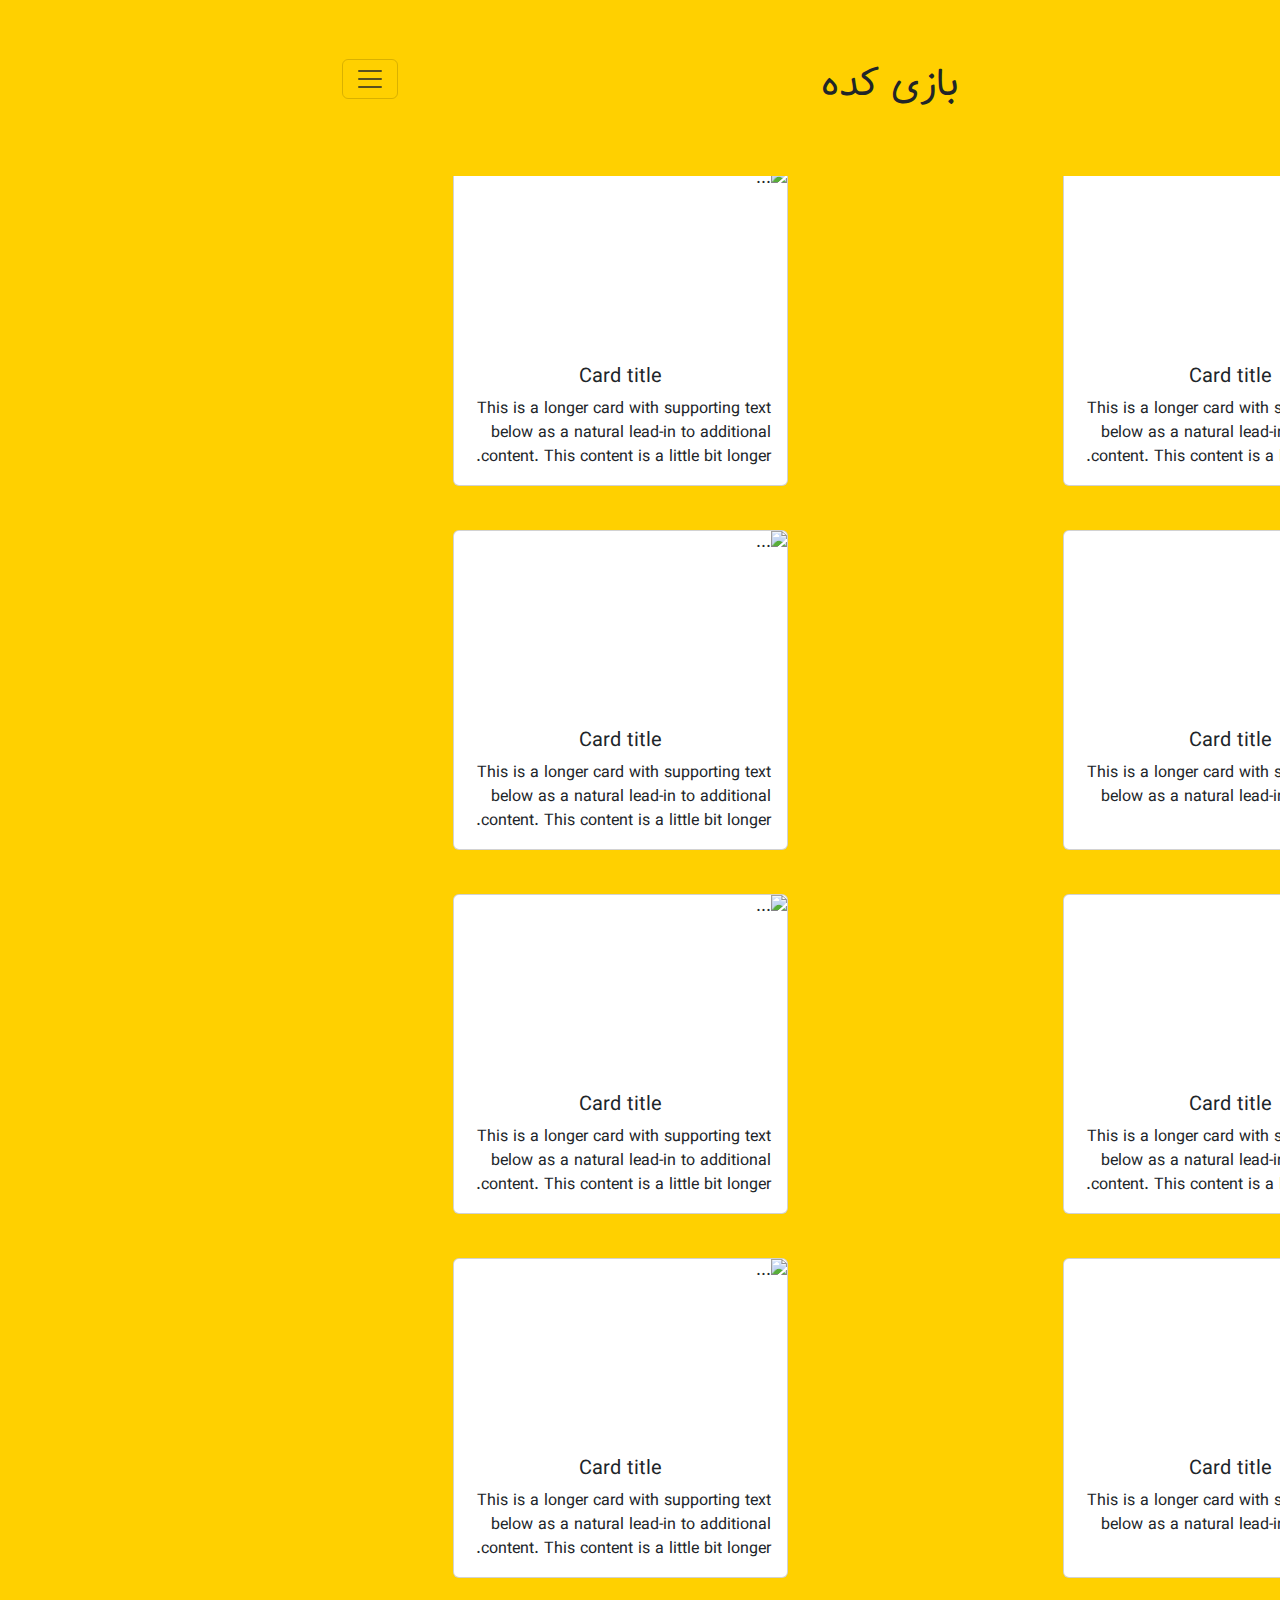
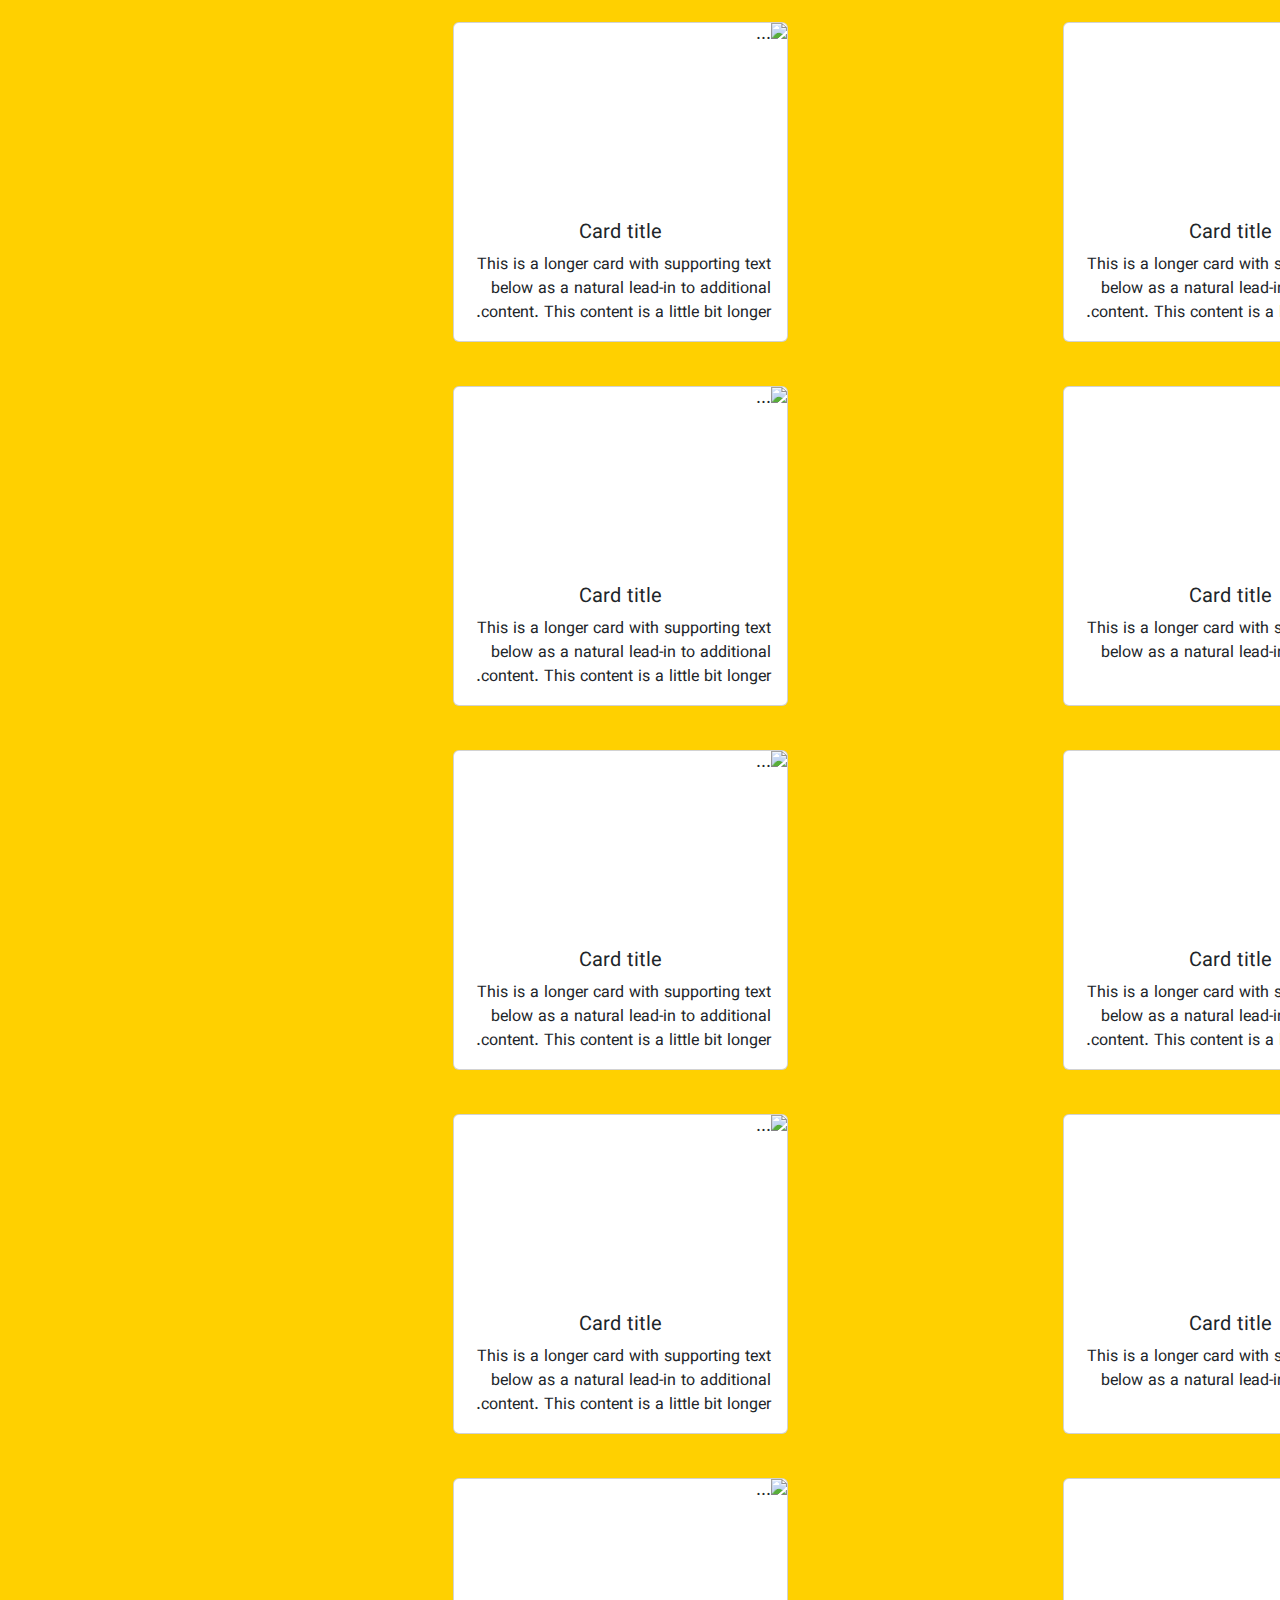
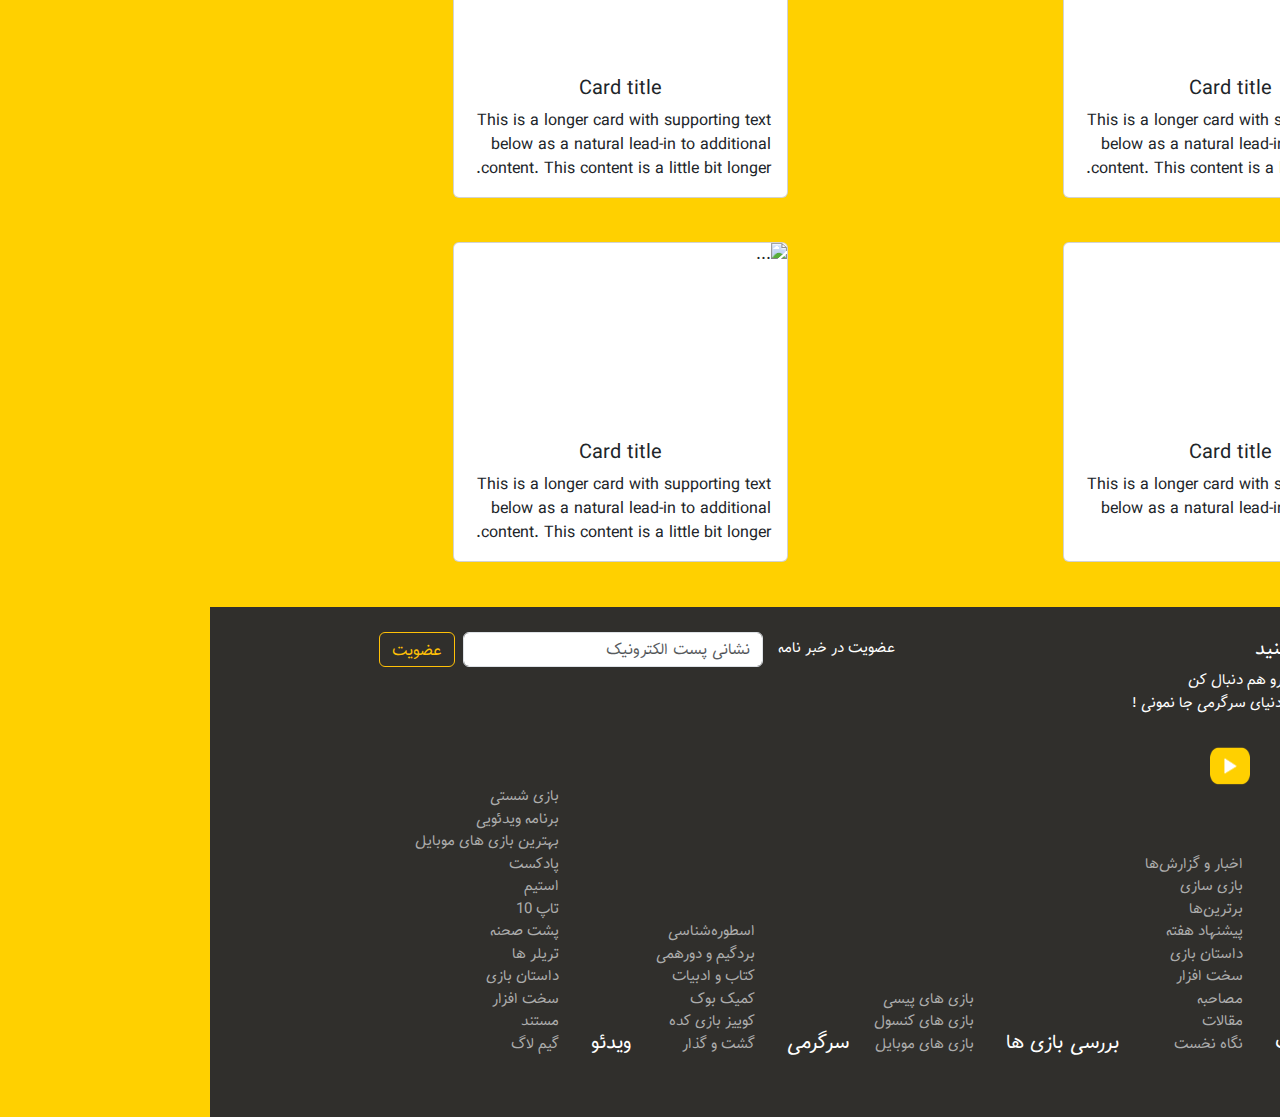
==== menu/poli.html @ e28968f0 "sakht ghesmat poli&raigan" ====
<!DOCTYPE html>
<html>
<head>
    <meta charset='utf-8'>
    <meta http-equiv='X-UA-Compatible' content='IE=edge'>
    <title>بازی کده | پولی</title>
    <meta name='viewport' content='width=device-width, initial-scale=1'>
    <link rel='stylesheet' type='text/css' media='screen' href='../assets/bootstrap.rtl.min.css'>
    <link rel='stylesheet' type='text/css' media='screen' href='../assets/style.css'>
</head>
<body>
    <header>
        <nav class="navbar fixed-top menu " style="direction: rtl;">
            <div class="container-fluid">
                <a class="navbar-brand" href="#"><img src="../img/game-vector.png" class="logo"></a>
                <h1 style="text-align: center;">بازی کده</h1>
                <button class="navbar-toggler" type="button" data-bs-toggle="offcanvas" style="margin-top: -1.5%;"
                    data-bs-target="#offcanvasNavbar" aria-controls="offcanvasNavbar" aria-label="Toggle navigation">
                    <span class="navbar-toggler-icon"></span>
                </button>
                <div class="offcanvas offcanvas-end" tabindex="-1" id="offcanvasNavbar"
                    aria-labelledby="offcanvasNavbarLabel">
                    <div class="offcanvas-header">
                        <h5 class="offcanvas-title" id="offcanvasNavbarLabel">بازی کده</h5>&nbsp; &nbsp; &nbsp; &nbsp;
                        &nbsp; &nbsp; &nbsp; &nbsp; &nbsp; &nbsp; &nbsp; &nbsp; &nbsp;
                        <button type="button" class="btn-close" data-bs-dismiss="offcanvas" aria-label="Close"></button>
                    </div>
                    <div class="offcanvas-body">
                        <ul class="navbar-nav justify-content-end flex-grow-1 pe-3">
                            <li class="nav-item">
                                <a class="nav-link active" aria-current="page" href="../index.html">خانه</a>
                            </li>
                            <li class="nav-item">
                                <a class="nav-link active" aria-current="page" href="#">درباره ما</a>
                            </li>
                            <li class="nav-item dropdown">
                                <a class="nav-link dropdown-toggle" href="#" role="button" data-bs-toggle="dropdown"
                                    aria-expanded="false" style="margin-top: -0.75;">
                                    بازی ها
                                </a>
                                <ul class="dropdown-menu">
                                    <li><a class="a1" href="./poli.html">پولی</a></li>
                                    <li><a class="a1"  href="./raigan.html"> رایگان</a></li>
                                </ul>
                            </li>
                            <a href="./menu/vorood.html" target="_blank"><button type="button" class="btn btn-danger"
                                    style="border-radius: 10px; margin-right: 35%; margin-top: 25px;">ورود/ثبت نام</button></a>
                            <form class="d-flex mt-3" role="search" style=" margin-bottom: 1%;">
                                <input class="form-control me-2" type="search" placeholder="جست و جو"
                                    aria-label="Search">
                                <button class="btn btn-outline-dark" type="submit"
                                    style="margin-right: 1%;">انجام</button>
                            </form>
                        </ul>
                    </div>
                </div>
            </div>
        </nav>
    </header>
    <main style="margin-top: 13%;">
        <div class="row row-cols-1 row-cols-md-2 g-4 posts">
            <div class="col col-3">
              <div class="card">
                <img src="..." class="card-img-top" alt="...">
                <div class="card-body">
                  <h5 class="card-title">Card title</h5>
                  <p class="card-text">This is a longer card with supporting text below as a natural lead-in to additional content. This content is a little bit longer.</p>
                </div>
              </div>
            </div>
            <div class="col col-3">
              <div class="card">
                <img src="..." class="card-img-top" alt="...">
                <div class="card-body">
                  <h5 class="card-title">Card title</h5>
                  <p class="card-text">This is a longer card with supporting text below as a natural lead-in to additional content. This content is a little bit longer.</p>
                </div>
              </div>
            </div>
            <div class="col col-3">
              <div class="card">
                <img src="..." class="card-img-top" alt="...">
                <div class="card-body">
                  <h5 class="card-title">Card title</h5>
                  <p class="card-text">This is a longer card with supporting text below as a natural lead-in to additional content.</p>
                </div>
              </div>
            </div>
            <div class="col col-3">
              <div class="card">
                <img src="..." class="card-img-top" alt="...">
                <div class="card-body">
                  <h5 class="card-title">Card title</h5>
                  <p class="card-text">This is a longer card with supporting text below as a natural lead-in to additional content. This content is a little bit longer.</p>
                </div>
              </div>
            </div>
            <div class="col col-3">
                <div class="card">
                  <img src="..." class="card-img-top" alt="...">
                  <div class="card-body">
                    <h5 class="card-title">Card title</h5>
                    <p class="card-text">This is a longer card with supporting text below as a natural lead-in to additional content. This content is a little bit longer.</p>
                  </div>
                </div>
              </div>
              <div class="col col-3">
                <div class="card">
                  <img src="..." class="card-img-top" alt="...">
                  <div class="card-body">
                    <h5 class="card-title">Card title</h5>
                    <p class="card-text">This is a longer card with supporting text below as a natural lead-in to additional content. This content is a little bit longer.</p>
                  </div>
                </div>
              </div>
              <div class="col col-3">
                <div class="card">
                  <img src="..." class="card-img-top" alt="...">
                  <div class="card-body">
                    <h5 class="card-title">Card title</h5>
                    <p class="card-text">This is a longer card with supporting text below as a natural lead-in to additional content.</p>
                  </div>
                </div>
              </div>
              <div class="col col-3">
                <div class="card">
                  <img src="..." class="card-img-top" alt="...">
                  <div class="card-body">
                    <h5 class="card-title">Card title</h5>
                    <p class="card-text">This is a longer card with supporting text below as a natural lead-in to additional content. This content is a little bit longer.</p>
                  </div>
                </div>
              </div>
              <div class="col col-3">
                <div class="card">
                  <img src="..." class="card-img-top" alt="...">
                  <div class="card-body">
                    <h5 class="card-title">Card title</h5>
                    <p class="card-text">This is a longer card with supporting text below as a natural lead-in to additional content. This content is a little bit longer.</p>
                  </div>
                </div>
              </div>
              <div class="col col-3">
                <div class="card">
                  <img src="..." class="card-img-top" alt="...">
                  <div class="card-body">
                    <h5 class="card-title">Card title</h5>
                    <p class="card-text">This is a longer card with supporting text below as a natural lead-in to additional content. This content is a little bit longer.</p>
                  </div>
                </div>
              </div>
              <div class="col col-3">
                <div class="card">
                  <img src="..." class="card-img-top" alt="...">
                  <div class="card-body">
                    <h5 class="card-title">Card title</h5>
                    <p class="card-text">This is a longer card with supporting text below as a natural lead-in to additional content.</p>
                  </div>
                </div>
              </div>
              <div class="col col-3">
                <div class="card">
                  <img src="..." class="card-img-top" alt="...">
                  <div class="card-body">
                    <h5 class="card-title">Card title</h5>
                    <p class="card-text">This is a longer card with supporting text below as a natural lead-in to additional content. This content is a little bit longer.</p>
                  </div>
                </div>
              </div>
              <div class="col col-3">
                <div class="card">
                  <img src="..." class="card-img-top" alt="...">
                  <div class="card-body">
                    <h5 class="card-title">Card title</h5>
                    <p class="card-text">This is a longer card with supporting text below as a natural lead-in to additional content. This content is a little bit longer.</p>
                  </div>
                </div>
              </div>
              <div class="col col-3">
                <div class="card">
                  <img src="..." class="card-img-top" alt="...">
                  <div class="card-body">
                    <h5 class="card-title">Card title</h5>
                    <p class="card-text">This is a longer card with supporting text below as a natural lead-in to additional content. This content is a little bit longer.</p>
                  </div>
                </div>
              </div>
              <div class="col col-3">
                <div class="card">
                  <img src="..." class="card-img-top" alt="...">
                  <div class="card-body">
                    <h5 class="card-title">Card title</h5>
                    <p class="card-text">This is a longer card with supporting text below as a natural lead-in to additional content.</p>
                  </div>
                </div>
              </div>
              <div class="col col-3">
                <div class="card">
                  <img src="..." class="card-img-top" alt="...">
                  <div class="card-body">
                    <h5 class="card-title">Card title</h5>
                    <p class="card-text">This is a longer card with supporting text below as a natural lead-in to additional content. This content is a little bit longer.</p>
                  </div>
                </div>
              </div>
              <div class="col col-3">
                <div class="card">
                  <img src="..." class="card-img-top" alt="...">
                  <div class="card-body">
                    <h5 class="card-title">Card title</h5>
                    <p class="card-text">This is a longer card with supporting text below as a natural lead-in to additional content. This content is a little bit longer.</p>
                  </div>
                </div>
              </div>
              <div class="col col-3">
                <div class="card">
                  <img src="..." class="card-img-top" alt="...">
                  <div class="card-body">
                    <h5 class="card-title">Card title</h5>
                    <p class="card-text">This is a longer card with supporting text below as a natural lead-in to additional content. This content is a little bit longer.</p>
                  </div>
                </div>
              </div>
              <div class="col col-3">
                <div class="card">
                  <img src="..." class="card-img-top" alt="...">
                  <div class="card-body">
                    <h5 class="card-title">Card title</h5>
                    <p class="card-text">This is a longer card with supporting text below as a natural lead-in to additional content.</p>
                  </div>
                </div>
              </div>
              <div class="col col-3">
                <div class="card">
                  <img src="..." class="card-img-top" alt="...">
                  <div class="card-body">
                    <h5 class="card-title">Card title</h5>
                    <p class="card-text">This is a longer card with supporting text below as a natural lead-in to additional content. This content is a little bit longer.</p>
                  </div>
                </div>
              </div>
          </div>
    </main>
    <footer>
        <div class="row">
            <div class=" col col-6 ejtemaei">
                <h4>بازی کده را شبکه های اجتماعی دنبال کنید</h4>
                <p> علاوه بر سایت، شبکه‌های اجتماعی و یوتوب بازی کده رو هم دنبال کن <br> تا از جدیدترین و به‌روزترین اخبار، تحلیل‌ها و اتفاقات دنیای سرگرمی جا نمونی !</p>
            </div>
            <form class="d-flex col col" role="search" style="height: 35px; margin-top: 25px;">
                <label for="search" class="label"> عضویت در خبر نامه</label>
                <input class="form-control me-2" type="search" placeholder="نشانی پست الکترونیک" aria-label="Search" id="search">
                <button class="btn btn-outline-warning" type="submit">عضویت</button>
            </form>
        </div>
        <div class="row f-majazi">
            <a href="#"><img src="../img/instagram.png" class="majazi"></a>
            <a href="#"><img src="../img/telegram-logo.png" class="majazi"></a>
            <a href="#"><img src="../img/youtube.png" class="majazi"></a>
        </div>
        <div class="table">
            <h5 class="title-1">آموزش</h5>
            <ul>
               <li>آموزش بازی</li>
               <li>راهنمای خرید</li>
               <li>راهنمای والدین</li> 
            </ul>
            <h5 class="title-1">اخبار و مقالات</h5>
            <ul>
                <li>اخبار و گزارش‌ها</li>
                <li>بازی سازی</li>
                <li>برترین‌ها</li>
                <li>پیشنهاد هفته</li>
                <li> داستان بازی</li>
                <li>سخت افزار</li>
                <li>مصاحبه</li>
                <li>مقالات</li>
                <li>نگاه نخست</li>
            </ul>
            <h5 class="title-1">بررسی بازی ها</h5>
            <ul>
                <li> بازی های پیسی</li>
                <li> بازی های کنسول</li>
                <li> بازی های موبایل</li>
            </ul>
            <h5 class="title-1">سرگرمی</h5>
            <ul>
                <li>اسطوره‌شناسی</li>
                <li>بردگیم و دورهمی</li>
                <li>کتاب و ادبیات</li>
                <li>کمیک بوک</li>
                <li>کوییز بازی کده</li>
                <li>گشت و گذار</li>
            </ul>
            <h5 class="title-1">ویدئو</h5>
            <ul>
                <li>بازی شستی</li>
                <li>برنامه ویدئویی</li>
                <li>بهترین بازی های موبایل</li>
                <li>پادکست</li>
                <li>استیم</li>
                <li>تاپ 10</li>
                <li>پشت صحنه</li>
                <li>تریلر ها</li>
                <li>داستان بازی</li>
                <li>سخت افزار </li>
                <li>مستند</li>
                <li>گیم لاگ</li>
            </ul>
        </div>
    </footer>
    <script src='../assets/bootstrap.bundle.min.js'></script>
</body>
</html>
---- assets/style.css ----
@font-face {
    font-family: shabnam;
    font-style: normal;
    font-weight: bold;
    src: url('../fonts/tanha-font-v0.9/Tanha.eot');
    src: url('../fonts/tanha-font-v0.9/Tanha.ttf') format('embedded-opentype'),
        /* IE6-8 */
        url('../fonts/tanha-font-v0.9/Tanha.woff') format('woff'),
        /* FF3.6+, IE9, Chrome6+, Saf5.1+*/
        url('../fonts/tanha-font-v0.9/Tanha.woff2') format('truetype');
}

body {
    background-color: #ffd000;
    overflow-x: hidden;
    font-family: shabnam;
    direction: rtl;
}

.logo {
    width: 200px;
    height: 150px;
    margin-right: 2%;
}

.menu {
    background-color: #ffd000;
}

.menu ul  li{
    width: 100%;
}

.offcanvas {
    font-size: 20px;
    background-color: #ffd000;
}

.dropdown-menu {
    transition: ease-in-out 0.5s;
    background-color: #ffd000;
    width: 100%;
}

.dropdown-menu li{
    width: 100px;
    height: 30px;
}

.dropdown-menu a {
    text-decoration: none;
    color: #000;
    margin-right: 15px;
    margin-top: 10px;
}

.a1{
    width: 100%;
    height: 50px;
}

.dropdown-menu a:hover {
    transition: cubic-bezier(0.95, 0.05, 0.795, 0.035) 0.3s;
    background-color: #d1af14;
}

.posts{
    margin-right: 120px;
}

.row{
    text-align: start;
    width: 100%;
}
.col-3{
    margin-left: -110px;
    margin-bottom: 20px;
    margin-right: 80px;
}

.card{
    width: 335px;
    height: 320px;
}

.card img{
    width: 335px;
    height: 200px;
}

.card a {
    text-decoration: none;
    color: #000;
}

.card-body h5 {
    text-align: center;
}

.card-body:hover{
    transition:cubic-bezier(1, 0, 0, 1) 0.3s;
    background-color: #eeeeee;
}

footer {
    margin-top: 25px;
    width: 1400px;
    height: 510px;
    background-color: #302f2c;
    color: #fff;
    font-family: shabnam;
}

.ejtemaei h4 {
    padding-top: 30px;
    padding-right: 25px;
    font-size: 20px;
    font-weight: 900;
    text-decoration: underline #302f2c;
    -webkit-user-select: none;
    user-select:contain;
}

.ejtemaei h4:hover {
    text-decoration: underline #ffd000;
    transition: cubic-bezier(0.95, 0.05, 0.795, 0.035) 0.3s;
}

.ejtemaei p {
    padding-right: 15px;
    font-size: 15px;
    font-weight: 400;
    width: 500px;
    text-align: justify;
}

.me-2 {
    width: 300px;
}

.label {
    margin-right: 15px;
    margin-left: 15px;
    margin-top: 5px;
    font-weight: 800;
    font-size: 15px;
    text-decoration: underline #302f2c;
    font-family: shabnam;
}

.label:hover {
    text-decoration: underline #ffd000;
    transition: cubic-bezier(0.95, 0.05, 0.795, 0.035) 0.3s;
}

.majazi {
    width: 40px;
    height: 40px;
    margin: 0px;
    padding: 0px;
}

.f-majazi {
    margin-top: 15px;
    margin-right: 210px;
    display: inline-block;
}

.table h5 {
    margin-right: 20px;
    display: inline-block;
    text-decoration: underline #302f2c;
    font-weight: bold;
    -webkit-user-select: none;
    user-select: contain;
}

.table h5:hover {
    text-decoration: underline #ffd000;
    transition: cubic-bezier(0.95, 0.05, 0.795, 0.035) 0.3s;
}

.table ul {
    display: inline-block;
    margin-right: 25px;
}

.table ul li {
    display: block;
    font-size: 15px;
    font-weight: 400;
    color: #adadad;
    margin-right: -30px;
    -webkit-user-select: none;
    user-select: contain;
}

.table ul li:hover {
    transition: ease-in-out 0.3s;
    color: #fff;
}
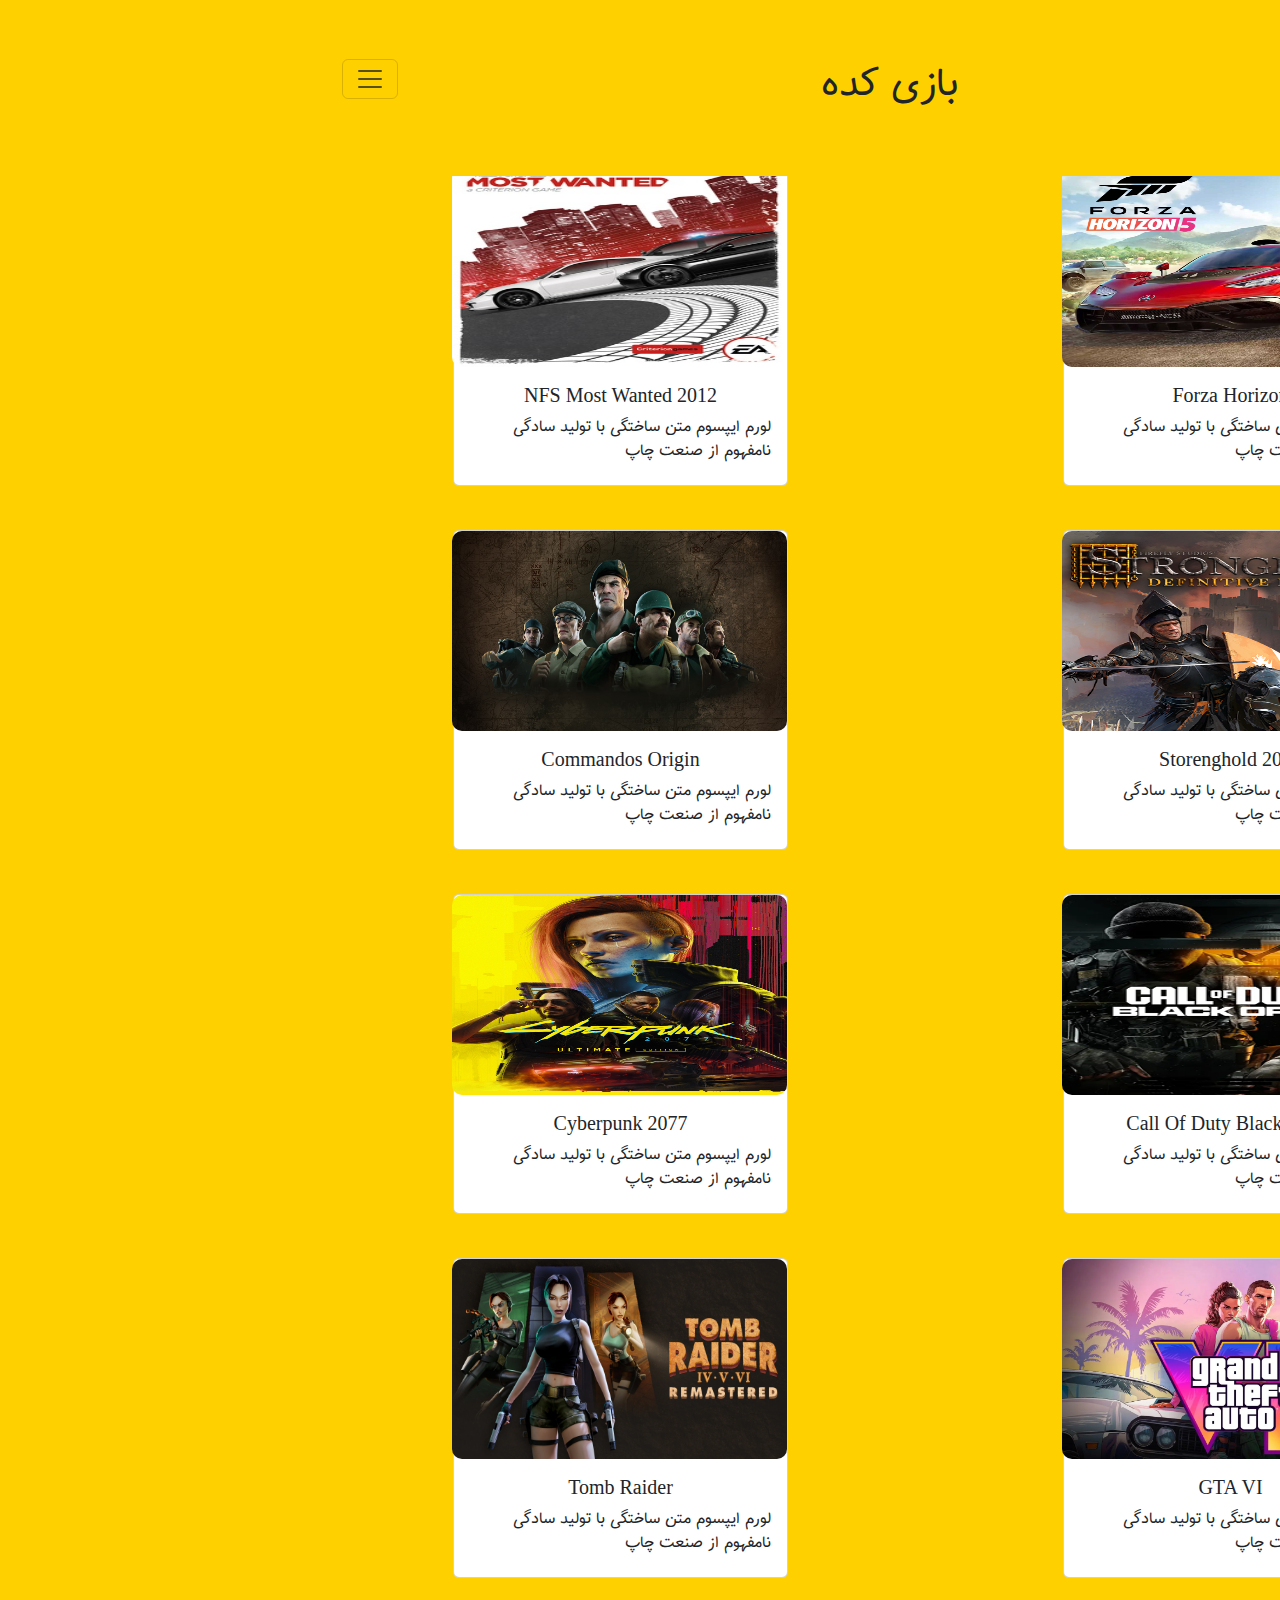
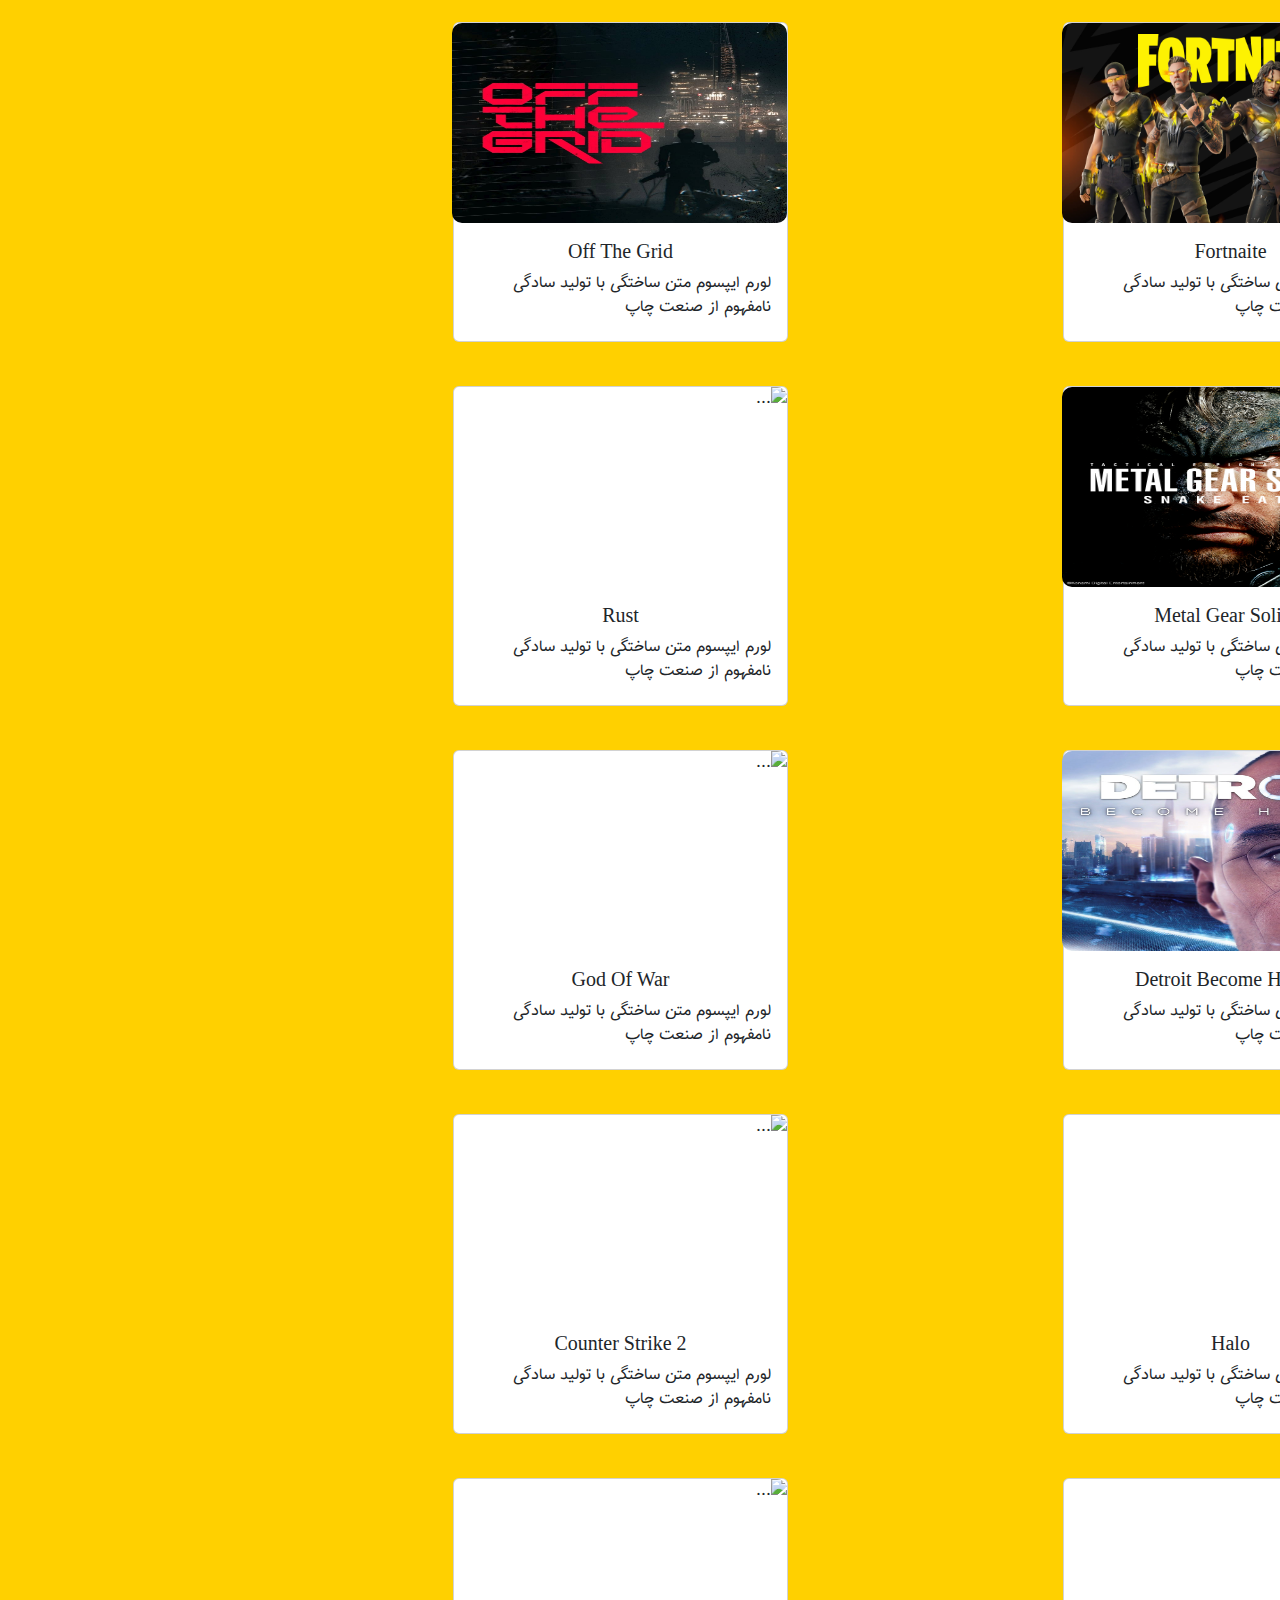
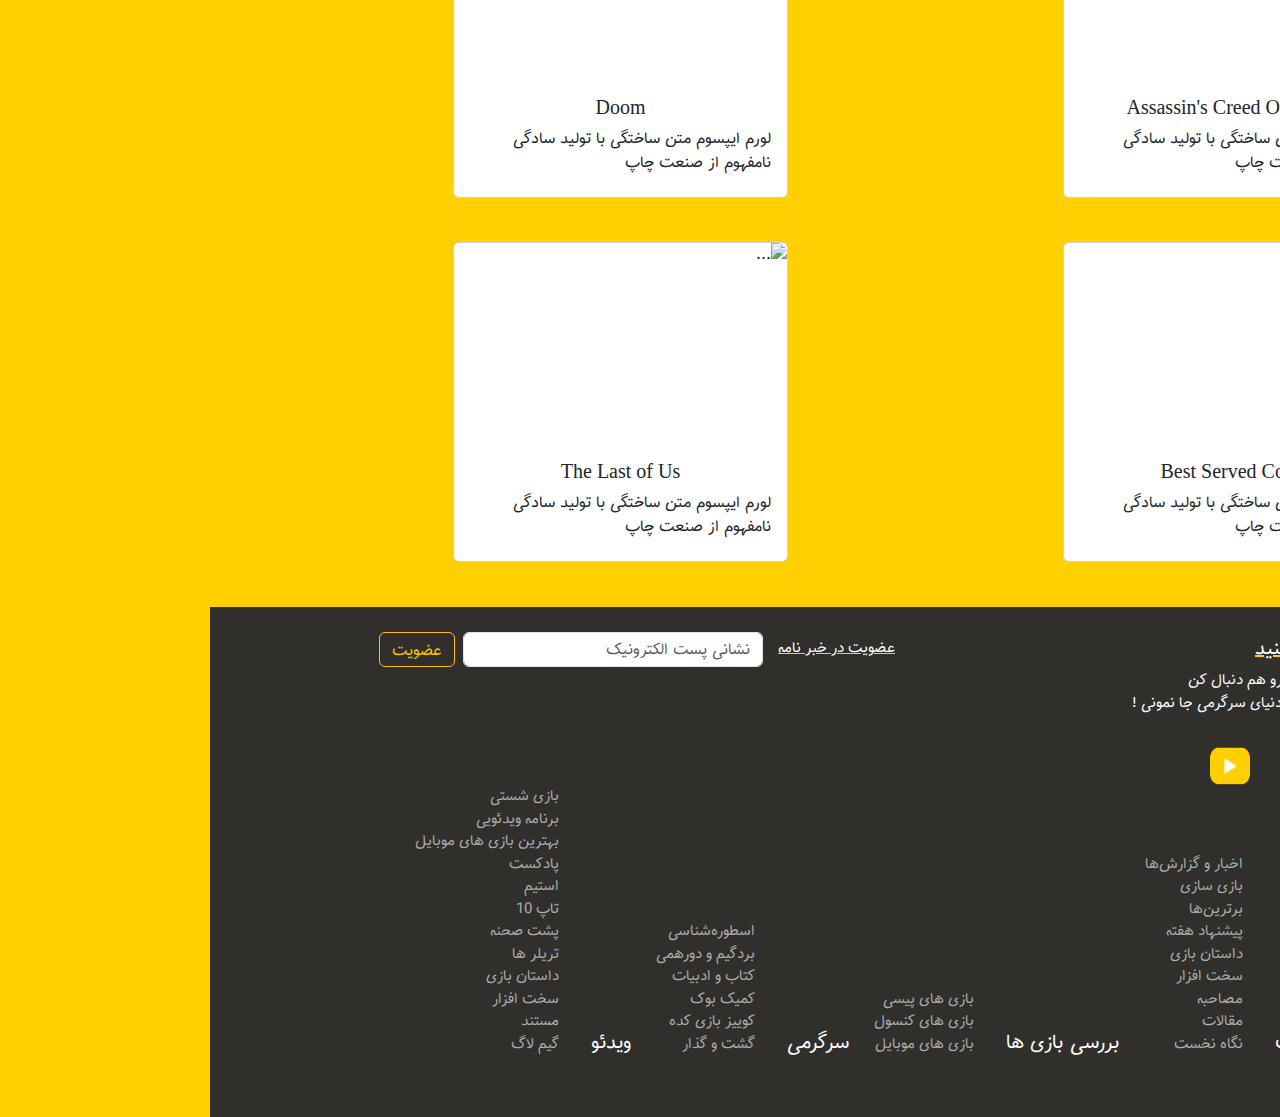
==== commit 9afa0ee5: "edit footer&sakht ghemat poli" ====
--- a/menu/poli.html
+++ b/menu/poli.html
@@ -61,181 +61,181 @@
         <div class="row row-cols-1 row-cols-md-2 g-4 posts">
             <div class="col col-3">
               <div class="card">
-                <img src="..." class="card-img-top" alt="...">
+                <img src="../img/forza.png" class="card-img-top" alt="...">
                 <div class="card-body">
-                  <h5 class="card-title">Card title</h5>
-                  <p class="card-text">This is a longer card with supporting text below as a natural lead-in to additional content. This content is a little bit longer.</p>
+                  <h5 class="card-title">Forza Horizon</h5>
+                  <p class="card-text">لورم ایپسوم متن ساختگی با تولید سادگی نامفهوم از صنعت چاپ</p>
                 </div>
               </div>
             </div>
             <div class="col col-3">
               <div class="card">
-                <img src="..." class="card-img-top" alt="...">
+                <img src="../img/Nfs-most-wanted-2012.jpg" class="card-img-top" alt="...">
                 <div class="card-body">
-                  <h5 class="card-title">Card title</h5>
-                  <p class="card-text">This is a longer card with supporting text below as a natural lead-in to additional content. This content is a little bit longer.</p>
+                  <h5 class="card-title">NFS Most Wanted 2012</h5>
+                  <p class="card-text">لورم ایپسوم متن ساختگی با تولید سادگی نامفهوم از صنعت چاپ</p>
                 </div>
               </div>
             </div>
             <div class="col col-3">
               <div class="card">
-                <img src="..." class="card-img-top" alt="...">
+                <img src="../img/shde.png" class="card-img-top" alt="...">
                 <div class="card-body">
-                  <h5 class="card-title">Card title</h5>
-                  <p class="card-text">This is a longer card with supporting text below as a natural lead-in to additional content.</p>
+                  <h5 class="card-title">Storenghold 2024</h5>
+                  <p class="card-text">لورم ایپسوم متن ساختگی با تولید سادگی نامفهوم از صنعت چاپ</p>
                 </div>
               </div>
             </div>
             <div class="col col-3">
               <div class="card">
-                <img src="..." class="card-img-top" alt="...">
+                <img src="../img/Commandos Origin.jfif" class="card-img-top" alt="...">
                 <div class="card-body">
-                  <h5 class="card-title">Card title</h5>
-                  <p class="card-text">This is a longer card with supporting text below as a natural lead-in to additional content. This content is a little bit longer.</p>
-                </div>
-              </div>
-            </div>
-            <div class="col col-3">
-                <div class="card">
-                  <img src="..." class="card-img-top" alt="...">
-                  <div class="card-body">
-                    <h5 class="card-title">Card title</h5>
-                    <p class="card-text">This is a longer card with supporting text below as a natural lead-in to additional content. This content is a little bit longer.</p>
-                  </div>
-                </div>
-              </div>
-              <div class="col col-3">
-                <div class="card">
-                  <img src="..." class="card-img-top" alt="...">
-                  <div class="card-body">
-                    <h5 class="card-title">Card title</h5>
-                    <p class="card-text">This is a longer card with supporting text below as a natural lead-in to additional content. This content is a little bit longer.</p>
-                  </div>
-                </div>
-              </div>
-              <div class="col col-3">
-                <div class="card">
-                  <img src="..." class="card-img-top" alt="...">
-                  <div class="card-body">
-                    <h5 class="card-title">Card title</h5>
-                    <p class="card-text">This is a longer card with supporting text below as a natural lead-in to additional content.</p>
-                  </div>
-                </div>
-              </div>
-              <div class="col col-3">
-                <div class="card">
-                  <img src="..." class="card-img-top" alt="...">
-                  <div class="card-body">
-                    <h5 class="card-title">Card title</h5>
-                    <p class="card-text">This is a longer card with supporting text below as a natural lead-in to additional content. This content is a little bit longer.</p>
-                  </div>
-                </div>
-              </div>
-              <div class="col col-3">
-                <div class="card">
-                  <img src="..." class="card-img-top" alt="...">
-                  <div class="card-body">
-                    <h5 class="card-title">Card title</h5>
-                    <p class="card-text">This is a longer card with supporting text below as a natural lead-in to additional content. This content is a little bit longer.</p>
-                  </div>
-                </div>
-              </div>
-              <div class="col col-3">
-                <div class="card">
-                  <img src="..." class="card-img-top" alt="...">
-                  <div class="card-body">
-                    <h5 class="card-title">Card title</h5>
-                    <p class="card-text">This is a longer card with supporting text below as a natural lead-in to additional content. This content is a little bit longer.</p>
-                  </div>
-                </div>
-              </div>
-              <div class="col col-3">
-                <div class="card">
-                  <img src="..." class="card-img-top" alt="...">
-                  <div class="card-body">
-                    <h5 class="card-title">Card title</h5>
-                    <p class="card-text">This is a longer card with supporting text below as a natural lead-in to additional content.</p>
-                  </div>
-                </div>
-              </div>
-              <div class="col col-3">
-                <div class="card">
-                  <img src="..." class="card-img-top" alt="...">
-                  <div class="card-body">
-                    <h5 class="card-title">Card title</h5>
-                    <p class="card-text">This is a longer card with supporting text below as a natural lead-in to additional content. This content is a little bit longer.</p>
-                  </div>
-                </div>
-              </div>
-              <div class="col col-3">
-                <div class="card">
-                  <img src="..." class="card-img-top" alt="...">
-                  <div class="card-body">
-                    <h5 class="card-title">Card title</h5>
-                    <p class="card-text">This is a longer card with supporting text below as a natural lead-in to additional content. This content is a little bit longer.</p>
-                  </div>
-                </div>
-              </div>
-              <div class="col col-3">
-                <div class="card">
-                  <img src="..." class="card-img-top" alt="...">
-                  <div class="card-body">
-                    <h5 class="card-title">Card title</h5>
-                    <p class="card-text">This is a longer card with supporting text below as a natural lead-in to additional content. This content is a little bit longer.</p>
-                  </div>
-                </div>
-              </div>
-              <div class="col col-3">
-                <div class="card">
-                  <img src="..." class="card-img-top" alt="...">
-                  <div class="card-body">
-                    <h5 class="card-title">Card title</h5>
-                    <p class="card-text">This is a longer card with supporting text below as a natural lead-in to additional content.</p>
-                  </div>
-                </div>
-              </div>
-              <div class="col col-3">
-                <div class="card">
-                  <img src="..." class="card-img-top" alt="...">
-                  <div class="card-body">
-                    <h5 class="card-title">Card title</h5>
-                    <p class="card-text">This is a longer card with supporting text below as a natural lead-in to additional content. This content is a little bit longer.</p>
-                  </div>
-                </div>
-              </div>
-              <div class="col col-3">
-                <div class="card">
-                  <img src="..." class="card-img-top" alt="...">
-                  <div class="card-body">
-                    <h5 class="card-title">Card title</h5>
-                    <p class="card-text">This is a longer card with supporting text below as a natural lead-in to additional content. This content is a little bit longer.</p>
-                  </div>
-                </div>
-              </div>
-              <div class="col col-3">
-                <div class="card">
-                  <img src="..." class="card-img-top" alt="...">
-                  <div class="card-body">
-                    <h5 class="card-title">Card title</h5>
-                    <p class="card-text">This is a longer card with supporting text below as a natural lead-in to additional content. This content is a little bit longer.</p>
-                  </div>
-                </div>
-              </div>
-              <div class="col col-3">
-                <div class="card">
-                  <img src="..." class="card-img-top" alt="...">
-                  <div class="card-body">
-                    <h5 class="card-title">Card title</h5>
-                    <p class="card-text">This is a longer card with supporting text below as a natural lead-in to additional content.</p>
-                  </div>
-                </div>
-              </div>
-              <div class="col col-3">
-                <div class="card">
-                  <img src="..." class="card-img-top" alt="...">
-                  <div class="card-body">
-                    <h5 class="card-title">Card title</h5>
-                    <p class="card-text">This is a longer card with supporting text below as a natural lead-in to additional content. This content is a little bit longer.</p>
+                  <h5 class="card-title">Commandos Origin</h5>
+                  <p class="card-text">لورم ایپسوم متن ساختگی با تولید سادگی نامفهوم از صنعت چاپ</p>
+                </div>
+              </div>
+            </div>
+            <div class="col col-3">
+                <div class="card">
+                  <img src="../img/Call_of_Duty_Black_Ops_6.png" class="card-img-top" alt="...">
+                  <div class="card-body">
+                    <h5 class="card-title">Call Of Duty Black Ops 6</h5>
+                    <p class="card-text">لورم ایپسوم متن ساختگی با تولید سادگی نامفهوم از صنعت چاپ</p>
+                  </div>
+                </div>
+              </div>
+              <div class="col col-3">
+                <div class="card">
+                  <img src="../img/Cyberpunk 2077.jfif" class="card-img-top" alt="...">
+                  <div class="card-body">
+                    <h5 class="card-title">Cyberpunk 2077</h5>
+                    <p class="card-text">لورم ایپسوم متن ساختگی با تولید سادگی نامفهوم از صنعت چاپ</p>
+                  </div>
+                </div>
+              </div>
+              <div class="col col-3">
+                <div class="card">
+                  <img src="../img/gta-6.jpg" class="card-img-top" alt="...">
+                  <div class="card-body">
+                    <h5 class="card-title">GTA VI</h5>
+                    <p class="card-text">لورم ایپسوم متن ساختگی با تولید سادگی نامفهوم از صنعت چاپ</p>
+                  </div>
+                </div>
+              </div>
+              <div class="col col-3">
+                <div class="card">
+                  <img src="../img/Tomb Raider.webp" class="card-img-top" alt="...">
+                  <div class="card-body">
+                    <h5 class="card-title">Tomb Raider</h5>
+                    <p class="card-text">لورم ایپسوم متن ساختگی با تولید سادگی نامفهوم از صنعت چاپ</p>
+                  </div>
+                </div>
+              </div>
+              <div class="col col-3">
+                <div class="card">
+                  <img src="../img/fortnite.jpg" class="card-img-top" alt="...">
+                  <div class="card-body">
+                    <h5 class="card-title">Fortnaite</h5>
+                    <p class="card-text">لورم ایپسوم متن ساختگی با تولید سادگی نامفهوم از صنعت چاپ</p>
+                  </div>
+                </div>
+              </div>
+              <div class="col col-3">
+                <div class="card">
+                  <img src="../img/off-the-grid.jpg" class="card-img-top" alt="...">
+                  <div class="card-body">
+                    <h5 class="card-title">Off The Grid</h5>
+                    <p class="card-text">لورم ایپسوم متن ساختگی با تولید سادگی نامفهوم از صنعت چاپ</p>
+                  </div>
+                </div>
+              </div>
+              <div class="col col-3">
+                <div class="card">
+                  <img src="../img/Metal Gear Solid 3.jpg" class="card-img-top" alt="...">
+                  <div class="card-body">
+                    <h5 class="card-title">Metal Gear Solid 3</h5>
+                    <p class="card-text">لورم ایپسوم متن ساختگی با تولید سادگی نامفهوم از صنعت چاپ</p>
+                  </div>
+                </div>
+              </div>
+              <div class="col col-3">
+                <div class="card">
+                  <img src="https://vexera.ir/wp-content/uploads/2023/12/Rust.png" class="card-img-top" alt="...">
+                  <div class="card-body">
+                    <h5 class="card-title">Rust</h5>
+                    <p class="card-text">لورم ایپسوم متن ساختگی با تولید سادگی نامفهوم از صنعت چاپ </p>
+                  </div>
+                </div>
+              </div>
+              <div class="col col-3">
+                <div class="card">
+                  <img src="../img/detroit-become-human.jpg" class="card-img-top" alt="...">
+                  <div class="card-body">
+                    <h5 class="card-title">Detroit Become Human</h5>
+                    <p class="card-text">لورم ایپسوم متن ساختگی با تولید سادگی نامفهوم از صنعت چاپ</p>
+                  </div>
+                </div>
+              </div>
+              <div class="col col-3">
+                <div class="card">
+                  <img src="https://image.api.playstation.com/vulcan/ap/rnd/202207/1210/4xJ8XB3bi888QTLZYdl7Oi0s.png" class="card-img-top" alt="...">
+                  <div class="card-body">
+                    <h5 class="card-title">God Of War</h5>
+                    <p class="card-text">لورم ایپسوم متن ساختگی با تولید سادگی نامفهوم از صنعت چاپ</p>
+                  </div>
+                </div>
+              </div>
+              <div class="col col-3">
+                <div class="card">
+                  <img src="https://m.media-amazon.com/images/S/pv-target-images/d95efcaa9c3287e40c180d6aa22a1c84ac986f9a05069693d506a400ead50816.jpg" class="card-img-top" alt="...">
+                  <div class="card-body">
+                    <h5 class="card-title">Halo</h5>
+                    <p class="card-text">لورم ایپسوم متن ساختگی با تولید سادگی نامفهوم از صنعت چاپ</p>
+                  </div>
+                </div>
+              </div>
+              <div class="col col-3">
+                <div class="card">
+                  <img src="https://cdn.akamai.steamstatic.com/apps/csgo/images/csgo_react/social/cs2.jpg" class="card-img-top" alt="...">
+                  <div class="card-body">
+                    <h5 class="card-title">Counter Strike 2</h5>
+                    <p class="card-text">لورم ایپسوم متن ساختگی با تولید سادگی نامفهوم از صنعت چاپ</p>
+                  </div>
+                </div>
+              </div>
+              <div class="col col-3">
+                <div class="card">
+                  <img src="https://image.api.playstation.com/cdn/EP0001/CUSA12042_00/S007xDyGWOwvTiMvJZKSCxG7OacpAIgM.png" class="card-img-top" alt="...">
+                  <div class="card-body">
+                    <h5 class="card-title">Assassin's Creed Odyssey</h5>
+                    <p class="card-text">لورم ایپسوم متن ساختگی با تولید سادگی نامفهوم از صنعت چاپ</p>
+                  </div>
+                </div>
+              </div>
+              <div class="col col-3">
+                <div class="card">
+                  <img src="https://image.api.playstation.com/vulcan/ap/rnd/202009/2814/9J6nuH0EFjDlWOceK8RucMKD.png" class="card-img-top" alt="...">
+                  <div class="card-body">
+                    <h5 class="card-title">Doom</h5>
+                    <p class="card-text">لورم ایپسوم متن ساختگی با تولید سادگی نامفهوم از صنعت چاپ</p>
+                  </div>
+                </div>
+              </div>
+              <div class="col col-3">
+                <div class="card">
+                  <img src="https://s12331.pcdn.co/wp-content/uploads/2009/08/best-served-cold.jpg" class="card-img-top" alt="...">
+                  <div class="card-body">
+                    <h5 class="card-title">Best Served Cold</h5>
+                    <p class="card-text">لورم ایپسوم متن ساختگی با تولید سادگی نامفهوم از صنعت چاپ</p>
+                  </div>
+                </div>
+              </div>
+              <div class="col col-3">
+                <div class="card">
+                  <img src="https://upload.wikimedia.org/wikipedia/en/8/86/The_Last_of_Us_Part_I_cover.jpg" class="card-img-top" alt="...">
+                  <div class="card-body">
+                    <h5 class="card-title">The Last of Us</h5>
+                    <p class="card-text">لورم ایپسوم متن ساختگی با تولید سادگی نامفهوم از صنعت چاپ</p>
                   </div>
                 </div>
               </div>
--- a/assets/style.css
+++ b/assets/style.css
@@ -86,6 +86,7 @@
 .card img{
     width: 335px;
     height: 200px;
+    border-radius: 10px;
 }
 
 .card a {
@@ -95,6 +96,8 @@
 
 .card-body h5 {
     text-align: center;
+    font-family:'Segoe UI';
+    font-weight: 500;
 }
 
 .card-body:hover{
@@ -116,14 +119,9 @@
     padding-right: 25px;
     font-size: 20px;
     font-weight: 900;
-    text-decoration: underline #302f2c;
+    text-decoration: underline #ffd000;
     -webkit-user-select: none;
     user-select:contain;
-}
-
-.ejtemaei h4:hover {
-    text-decoration: underline #ffd000;
-    transition: cubic-bezier(0.95, 0.05, 0.795, 0.035) 0.3s;
 }
 
 .ejtemaei p {
@@ -144,14 +142,10 @@
     margin-top: 5px;
     font-weight: 800;
     font-size: 15px;
-    text-decoration: underline #302f2c;
+    text-decoration: underline #ffd000;
     font-family: shabnam;
 }
 
-.label:hover {
-    text-decoration: underline #ffd000;
-    transition: cubic-bezier(0.95, 0.05, 0.795, 0.035) 0.3s;
-}
 
 .majazi {
     width: 40px;
@@ -169,15 +163,9 @@
 .table h5 {
     margin-right: 20px;
     display: inline-block;
-    text-decoration: underline #302f2c;
     font-weight: bold;
     -webkit-user-select: none;
     user-select: contain;
-}
-
-.table h5:hover {
-    text-decoration: underline #ffd000;
-    transition: cubic-bezier(0.95, 0.05, 0.795, 0.035) 0.3s;
 }
 
 .table ul {
@@ -198,4 +186,5 @@
 .table ul li:hover {
     transition: ease-in-out 0.3s;
     color: #fff;
+    text-decoration: underline #ffd000;
 }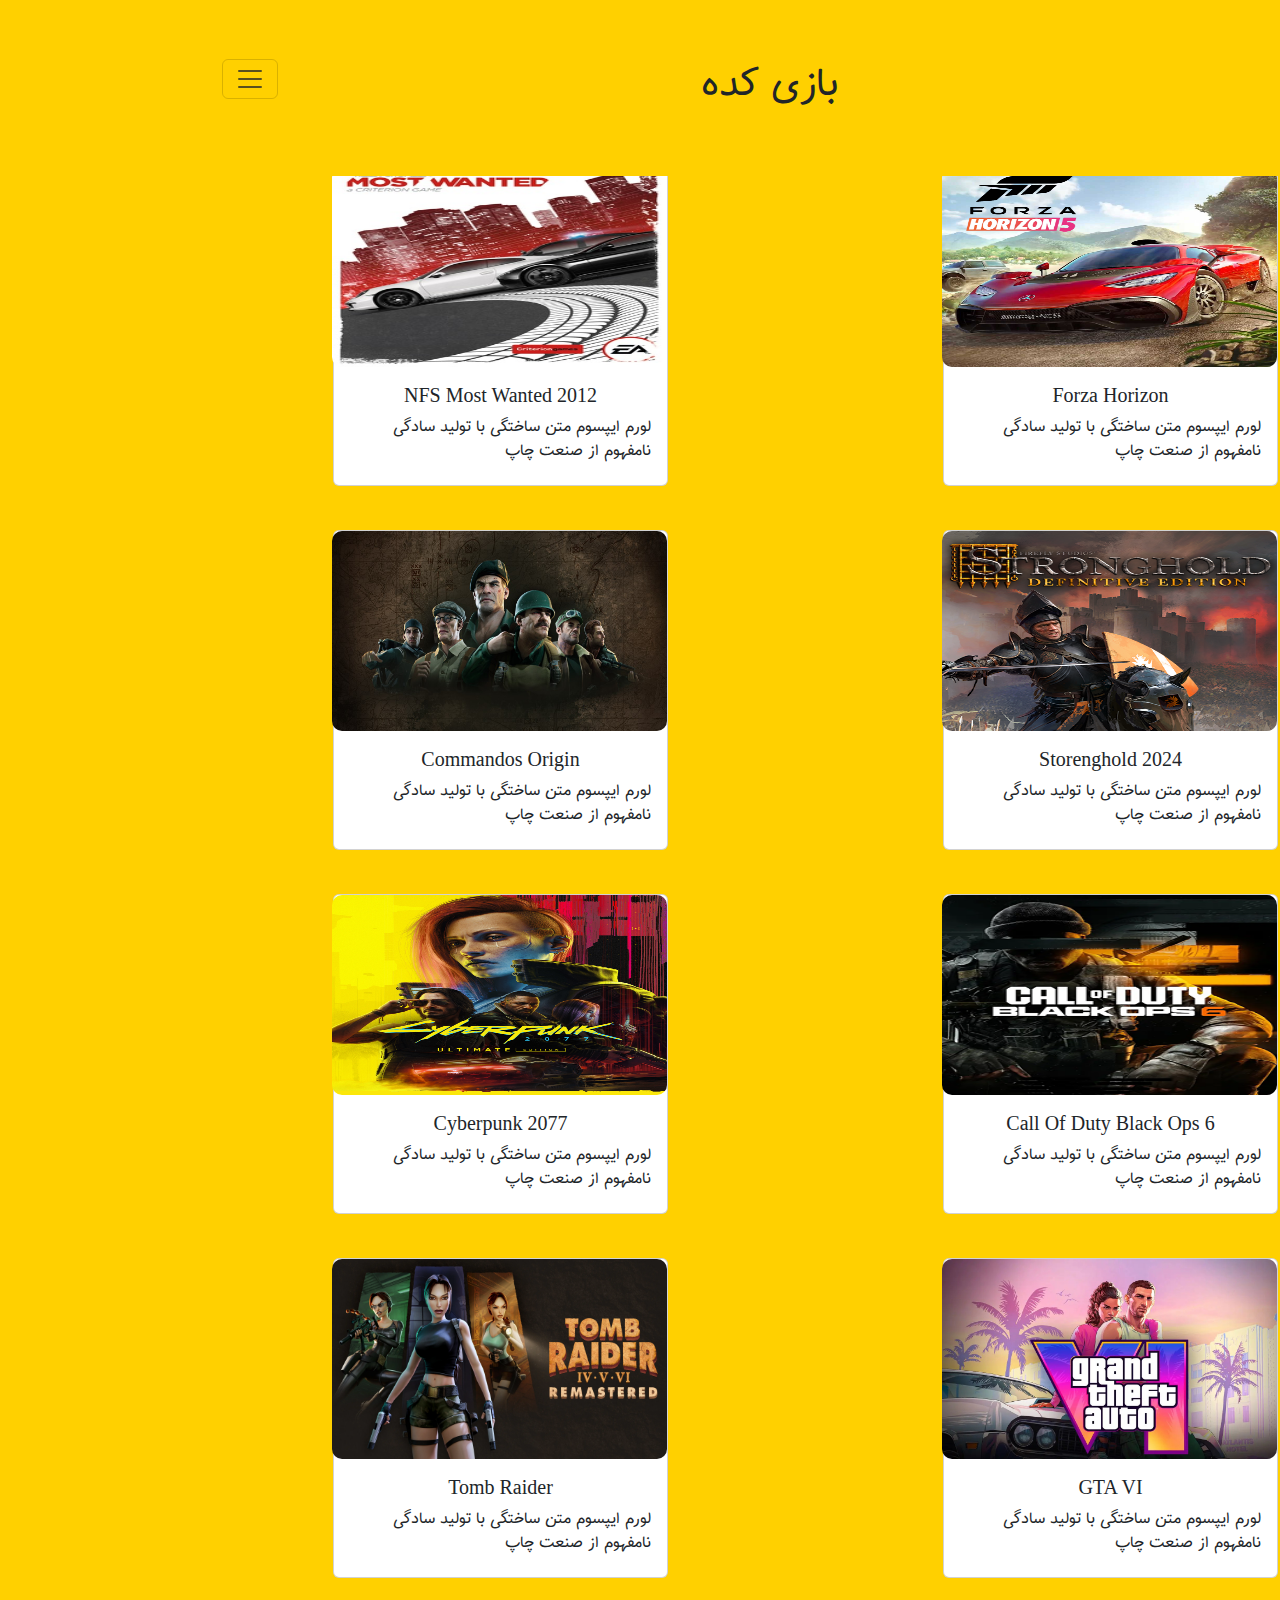
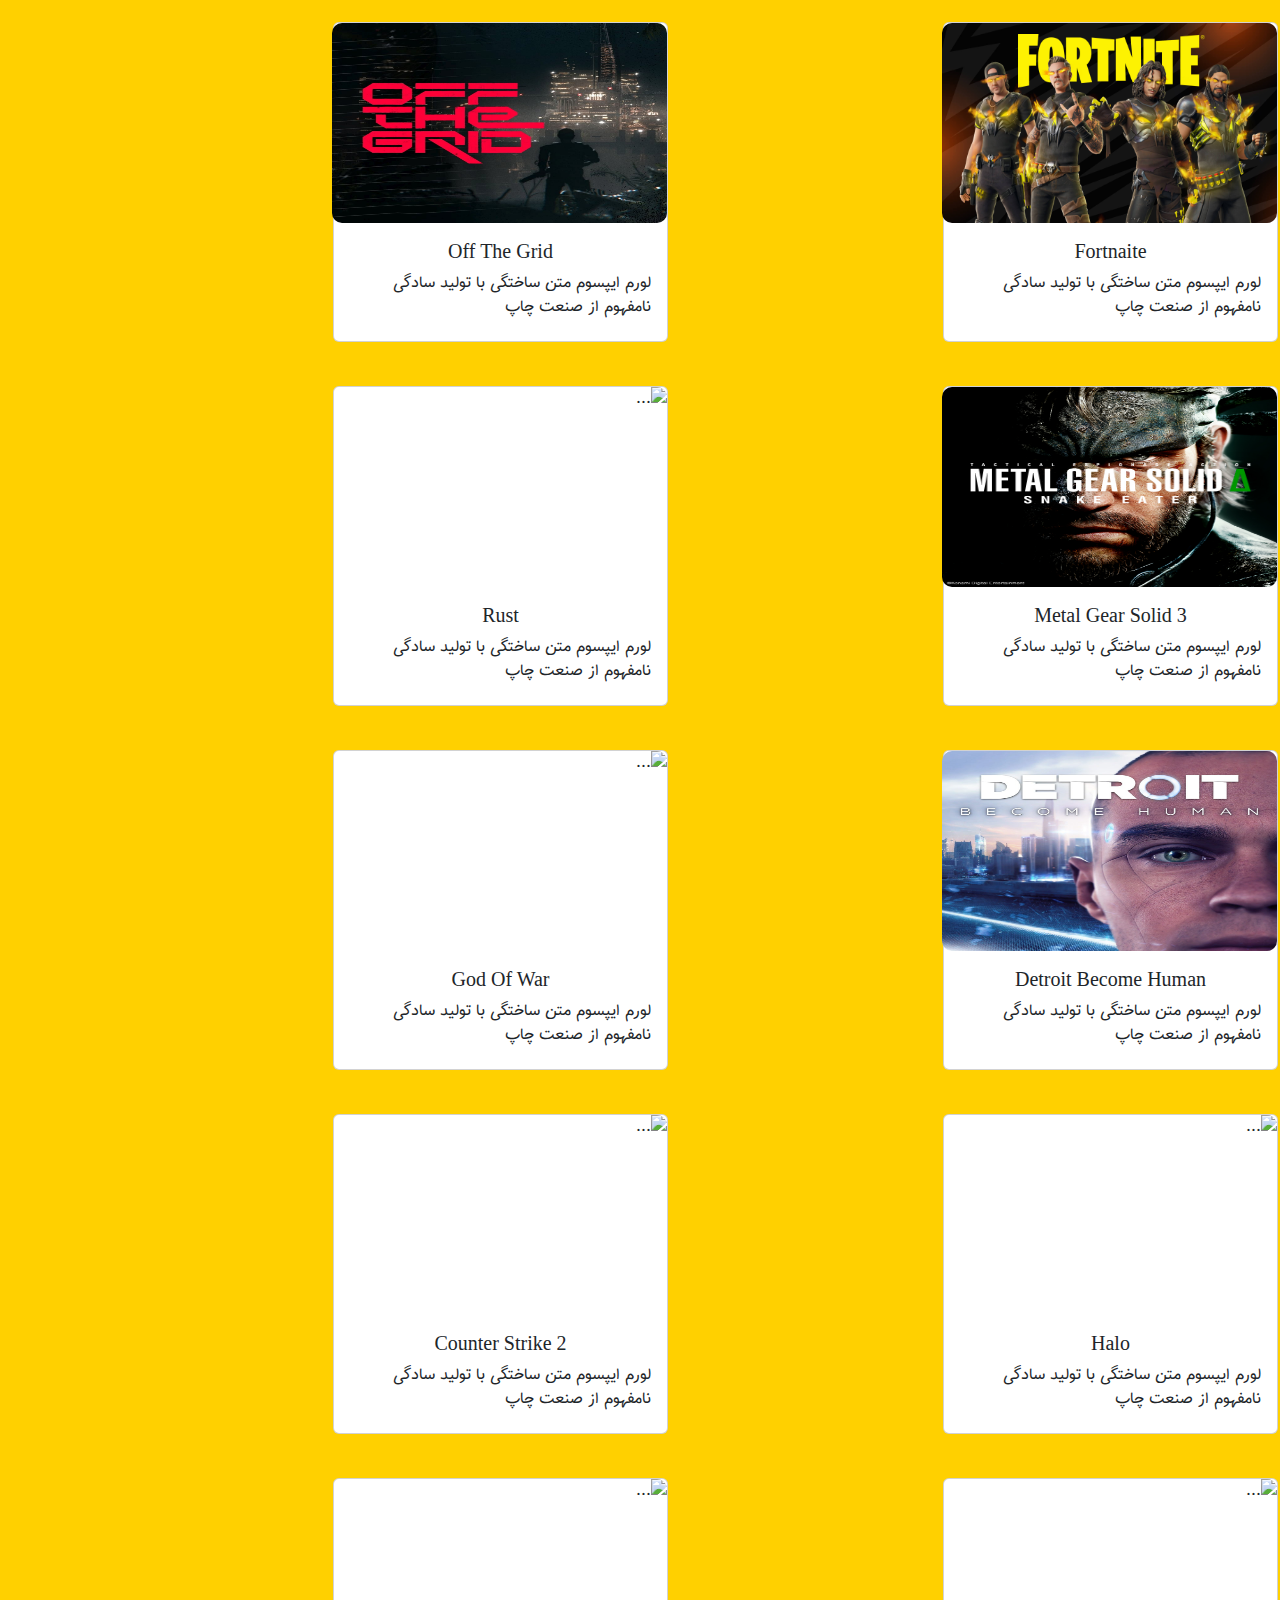
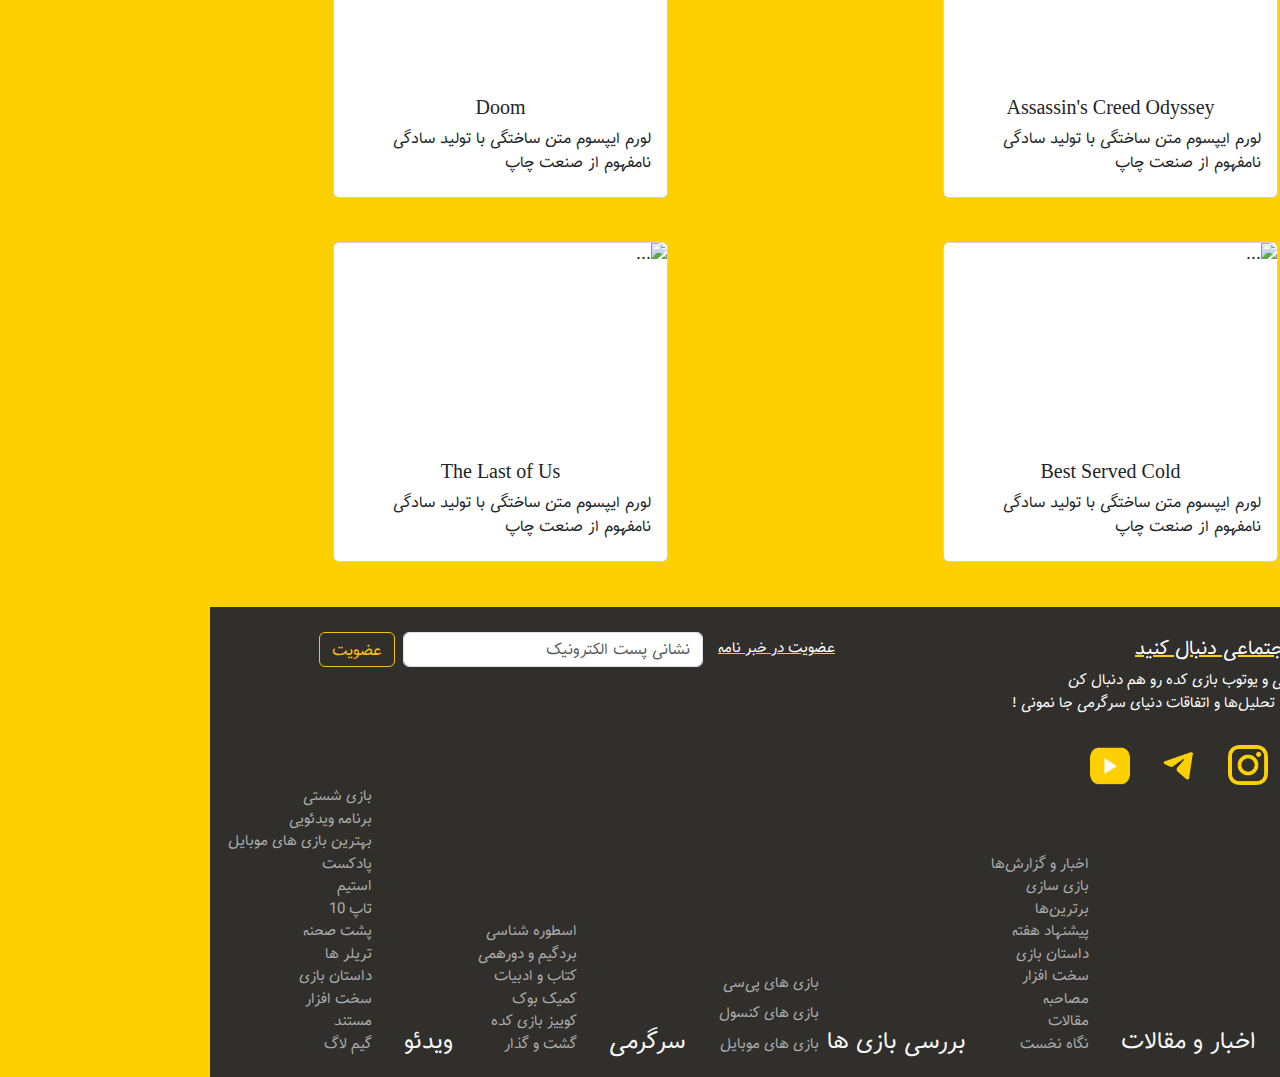
==== commit ec44e90e: "upload footer" ====
--- a/menu/poli.html
+++ b/menu/poli.html
@@ -277,15 +277,15 @@
                 <li>مقالات</li>
                 <li>نگاه نخست</li>
             </ul>
-            <h5 class="title-1">بررسی بازی ها</h5>
-            <ul>
-                <li> بازی های پیسی</li>
-                <li> بازی های کنسول</li>
-                <li> بازی های موبایل</li>
-            </ul>
+            <h5 class="title-1">بررسی بازی ها</h5>  
+            <ul class="text-1">  
+                <li><a href="./footer/barresi bazi ha/pc.html" target="_blank">بازی های پی‌سی</a></li>  
+                <li><a href="./footer/barresi bazi ha/konsoli.html" target="_blank">بازی های کنسول</a></li>  
+                <li><a href="./footer/barresi bazi ha/mobaili.html" target="_blank">بازی های موبایل</a></li>  
+            </ul> 
             <h5 class="title-1">سرگرمی</h5>
             <ul>
-                <li>اسطوره‌شناسی</li>
+              <li class="text-1" style="padding: 0px;"><a href="./footer/sargarmi/ostooreh.html" style="padding: 0px;" target="_blank">اسطوره شناسی</a></li>  
                 <li>بردگیم و دورهمی</li>
                 <li>کتاب و ادبیات</li>
                 <li>کمیک بوک</li>
--- a/assets/style.css
+++ b/assets/style.css
@@ -17,41 +17,46 @@
     direction: rtl;
 }
 
-.logo {
-    width: 200px;
-    height: 150px;
-    margin-right: 2%;
-}
-
-.menu {
-    background-color: #ffd000;
-}
-
-.menu ul  li{
-    width: 100%;
-}
-
-.offcanvas {
-    font-size: 20px;
-    background-color: #ffd000;
-}
-
-.dropdown-menu {
-    transition: ease-in-out 0.5s;
-    background-color: #ffd000;
-    width: 100%;
-}
-
-.dropdown-menu li{
-    width: 100px;
-    height: 30px;
-}
-
-.dropdown-menu a {
-    text-decoration: none;
-    color: #000;
-    margin-right: 15px;
-    margin-top: 10px;
+.logo {  
+    width: 200px;  
+    height: 150px;  
+    margin-right: 2%;  
+}  
+
+.menu {  
+    background-color: #ffd000;  
+}  
+
+.menu ul li {  
+    width: 95%;
+    border-radius: 10px;
+}
+.offcanvas {  
+    font-size: 20px;  
+    background-color: #ffd000;  
+}  
+
+.dropdown-menu {  
+    transition: ease-in-out 0.5s;  
+    background-color: #ffd000;  
+    width: auto;
+}  
+
+.dropdown-menu li {  
+    width: 100%;   
+    height: auto;   
+}  
+
+.dropdown-menu a {  
+    text-decoration: none;  
+    color: #000;  
+    margin-right: 15px;  
+    padding: 10px 15px;
+    display: block; 
+}
+
+.dropdown-item{
+    border-radius: 10px;
 }
 
 .a1{
@@ -62,6 +67,7 @@
 .dropdown-menu a:hover {
     transition: cubic-bezier(0.95, 0.05, 0.795, 0.035) 0.3s;
     background-color: #d1af14;
+    border-radius: 5px;
 }
 
 .posts{
@@ -94,6 +100,11 @@
     color: #000;
 }
 
+.card-body{
+    -webkit-user-select: none;
+    user-select:contain;
+}
+
 .card-body h5 {
     text-align: center;
     font-family:'Segoe UI';
@@ -105,86 +116,119 @@
     background-color: #eeeeee;
 }
 
-footer {
-    margin-top: 25px;
-    width: 1400px;
-    height: 510px;
-    background-color: #302f2c;
-    color: #fff;
-    font-family: shabnam;
-}
-
-.ejtemaei h4 {
-    padding-top: 30px;
-    padding-right: 25px;
-    font-size: 20px;
-    font-weight: 900;
-    text-decoration: underline #ffd000;
-    -webkit-user-select: none;
-    user-select:contain;
-}
-
-.ejtemaei p {
-    padding-right: 15px;
-    font-size: 15px;
-    font-weight: 400;
-    width: 500px;
-    text-align: justify;
-}
-
-.me-2 {
-    width: 300px;
-}
-
-.label {
-    margin-right: 15px;
-    margin-left: 15px;
-    margin-top: 5px;
-    font-weight: 800;
-    font-size: 15px;
-    text-decoration: underline #ffd000;
-    font-family: shabnam;
-}
-
-
-.majazi {
-    width: 40px;
-    height: 40px;
-    margin: 0px;
+footer {  
+    margin-top: 25px;  
+    width: 100%;
+    max-width: 1400px;
+    height: 470px;  
+    background-color: #302f2c;  
+    color: #fff;  
+    font-family: 'Shabnam', sans-serif;
+}  
+
+.ejtemaei h4 {  
+    padding-top: 30px;  
+    padding-right: 25px;  
+    font-size: 20px;  
+    font-weight: 900;  
+    text-decoration: underline;
+    text-decoration-color: #ffd000; 
+    -webkit-user-select: none; 
+    user-select: none; 
+}  
+
+.ejtemaei p {  
+    padding-right: 15px;  
+    font-size: 15px;  
+    font-weight: 400;  
+    max-width: 500px; 
+    text-align: justify;  
+}  
+
+.me-2 {  
+    max-width: 300px; 
+}  
+
+.label {  
+    margin: 5px 15px;  
+    font-weight: 800;  
+    font-size: 15px;  
+    text-decoration: underline;  
+    text-decoration-color: #ffd000;
+    font-family: 'Shabnam', sans-serif;  
+}  
+
+.majazi {  
+    width: 40px;  
+    height: 40px;  
+    margin: 0;  
+    padding: 0;  
+}  
+
+.f-majazi {  
+    margin-top: 15px;  
+    margin-right: 210px;  
+    display: inline-block;  
+}  
+
+.table h5 {  
+    margin-right: 20px;  
+    display: inline-block;  
+    font-weight: bold;  
+    -webkit-user-select: none;  
+    user-select: none;  
+}  
+
+.table ul {  
+    display: inline-block;  
+    margin-right: 25px;  
+    margin-bottom: 0px;
+}  
+
+.table ul li {  
+    display: block;  
+    font-size: 15px;  
+    font-weight: 400;  
+    color: #adadad;  
+    margin-right: -30px;  
+    -webkit-user-select: none;  
+    user-select: none;  
+}  
+
+.table a {  
+    background-color: transparent;  
+    color: #adadad; 
+}  
+
+.table ul li:hover {  
+    transition: ease-in-out 0.3s;  
+    color: #fff;  
+    text-decoration: underline;  
+    text-decoration-color: #ffd000; 
+}  
+
+.title-1 {  
+    font-size: 24px;
+    color: #f7f7f7;
+    margin-bottom: 16px; 
+}  
+
+.text-1 {  
+    color: #adadad;
+    list-style-type: none;
     padding: 0px;
-}
-
-.f-majazi {
-    margin-top: 15px;
-    margin-right: 210px;
-    display: inline-block;
-}
-
-.table h5 {
-    margin-right: 20px;
-    display: inline-block;
-    font-weight: bold;
-    -webkit-user-select: none;
-    user-select: contain;
-}
-
-.table ul {
-    display: inline-block;
-    margin-right: 25px;
-}
-
-.table ul li {
-    display: block;
-    font-size: 15px;
-    font-weight: 400;
-    color: #adadad;
-    margin-right: -30px;
-    -webkit-user-select: none;
-    user-select: contain;
-}
-
-.table ul li:hover {
-    transition: ease-in-out 0.3s;
-    color: #fff;
-    text-decoration: underline #ffd000;
+}  
+
+.text-1 li {  
+    margin: 8px 0px; 
+}  
+
+.text-1 a {  
+    text-decoration: none; 
+    color: #adadad; 
+    transition: color 0.3s;
+}  
+
+.text-1 a:hover {  
+    color: #fff; 
 }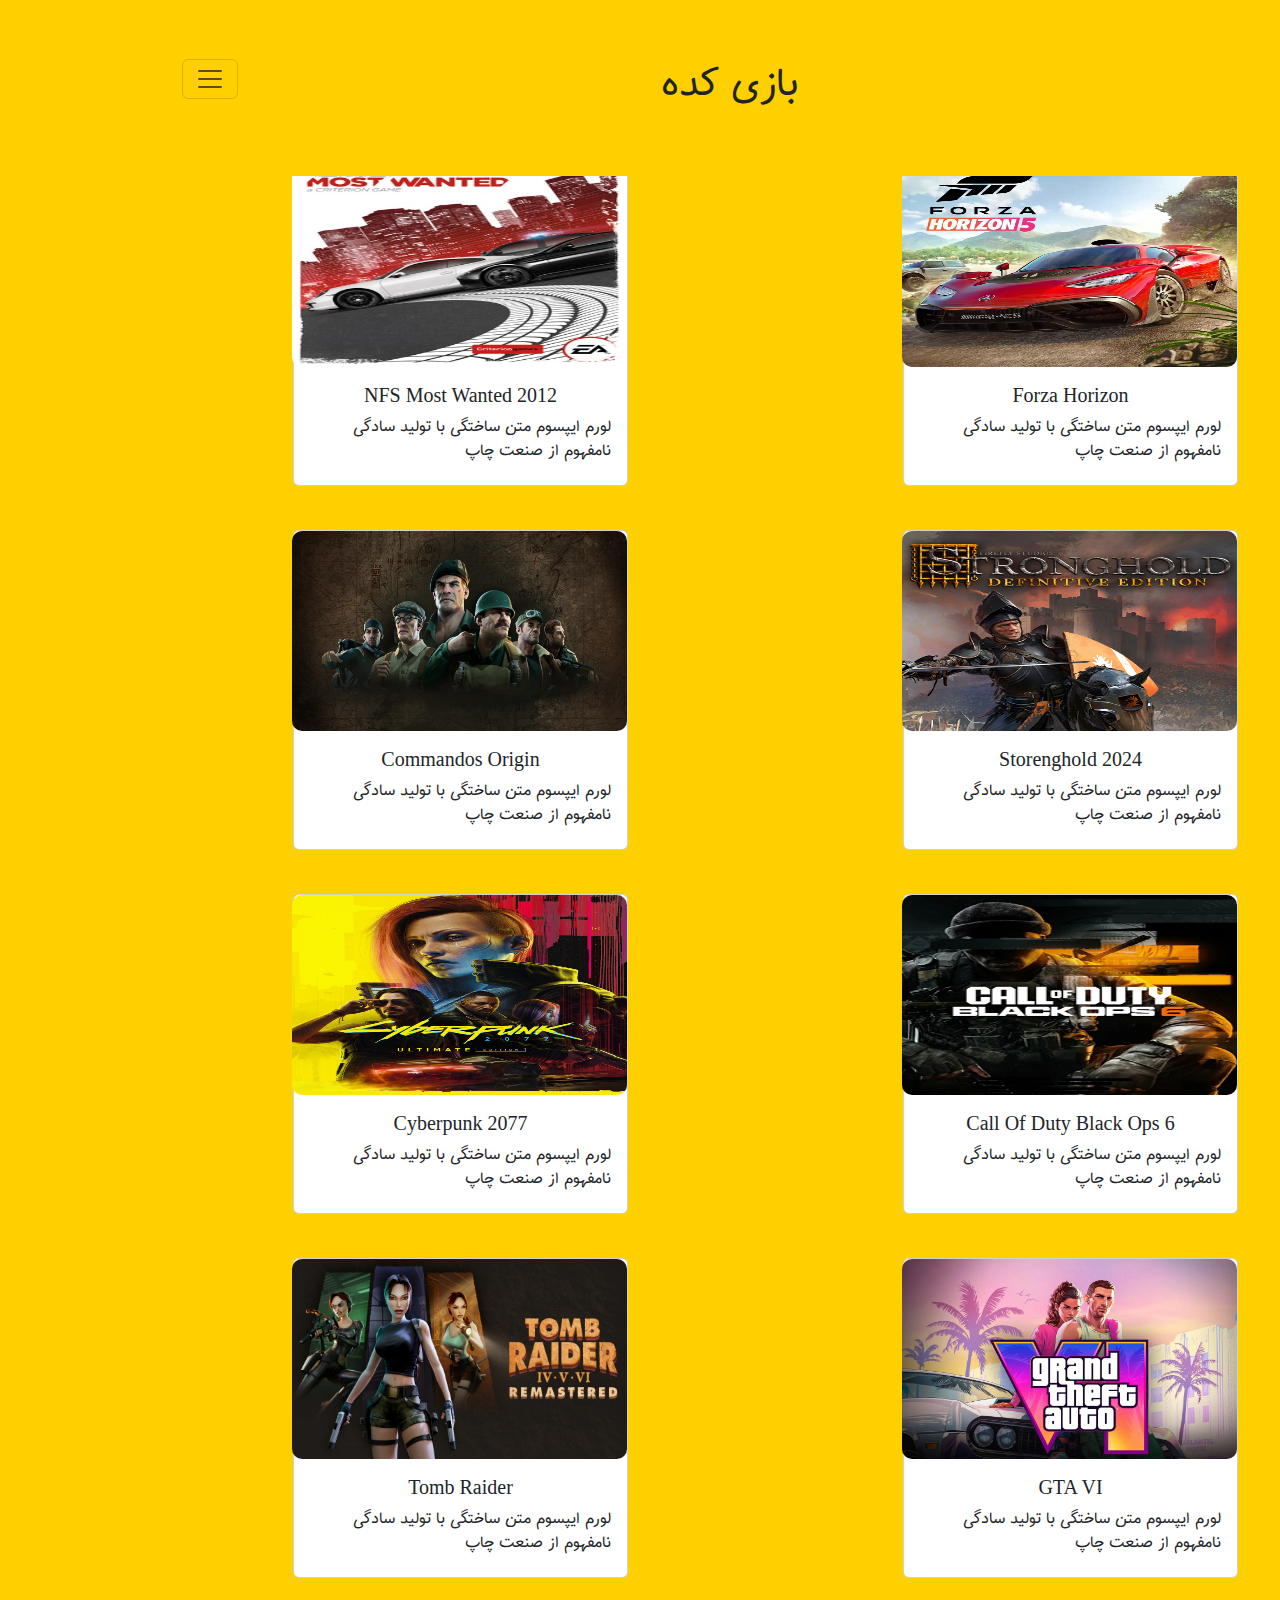
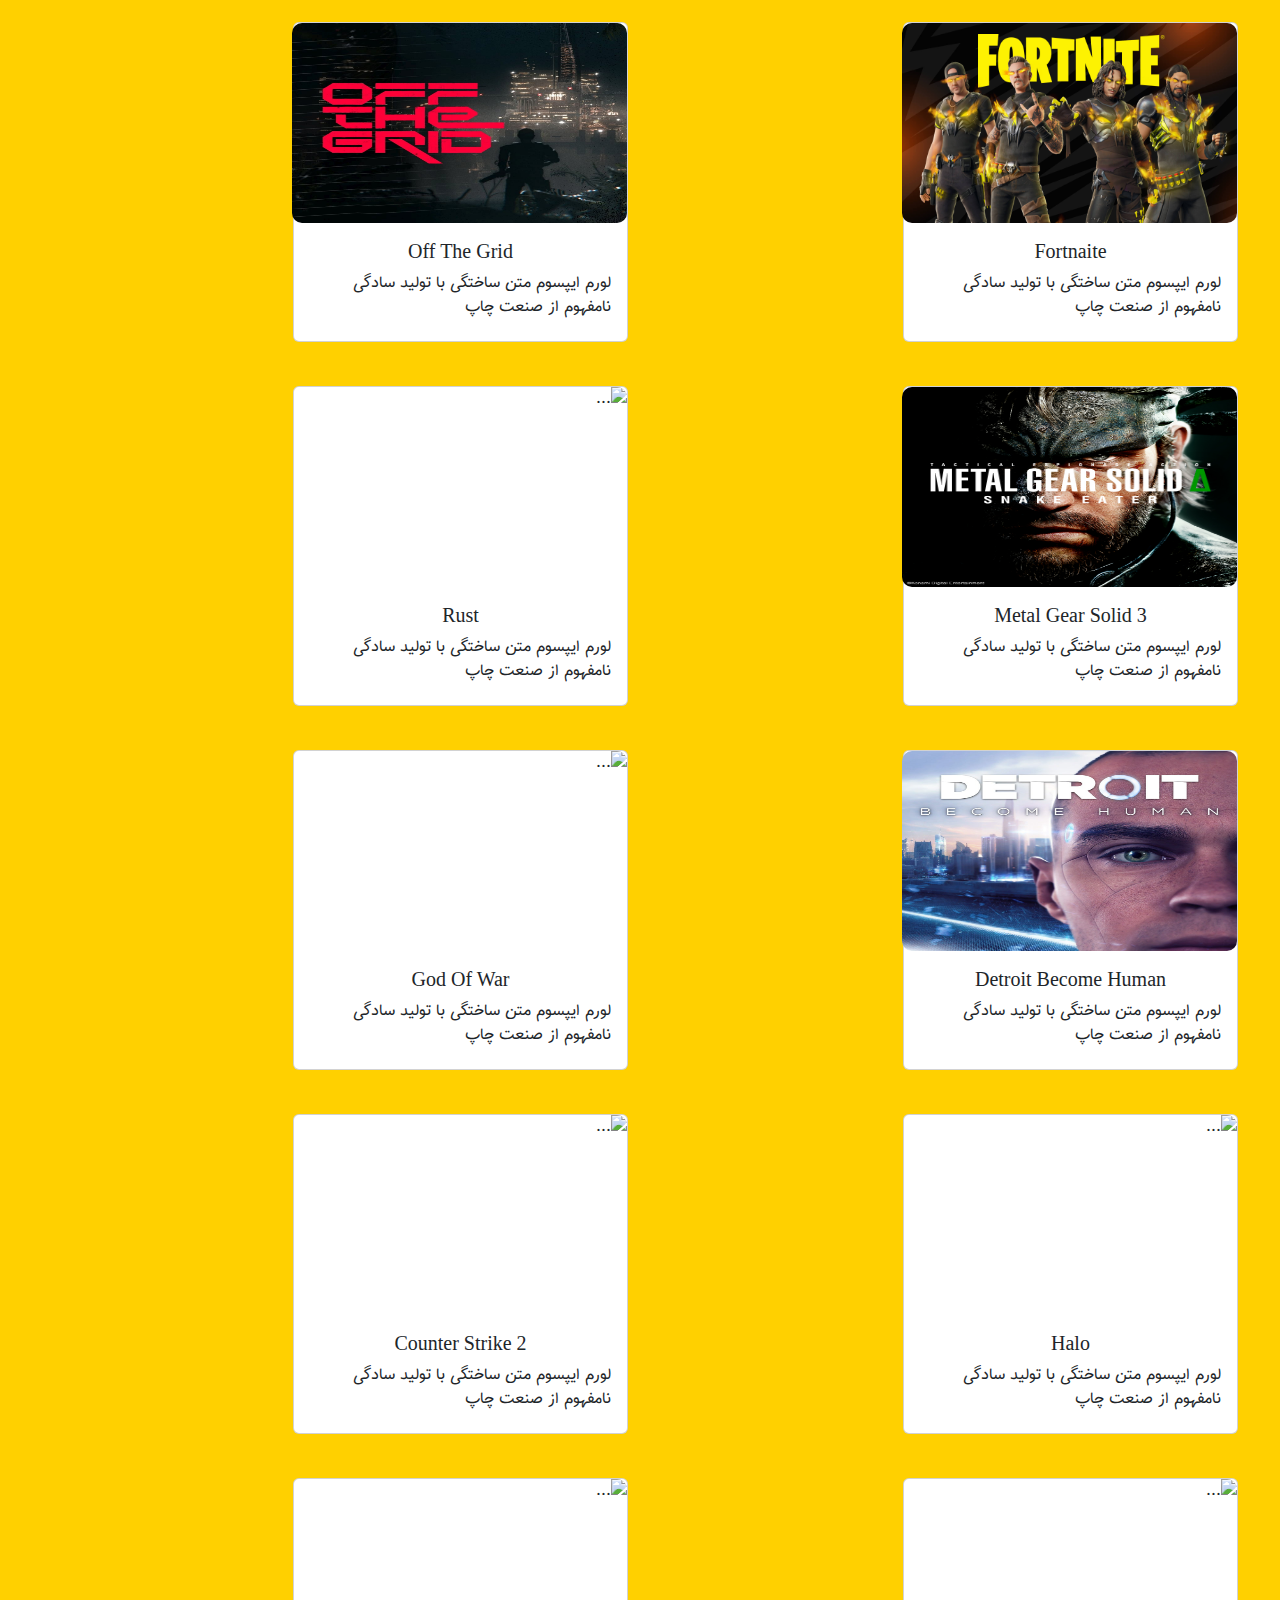
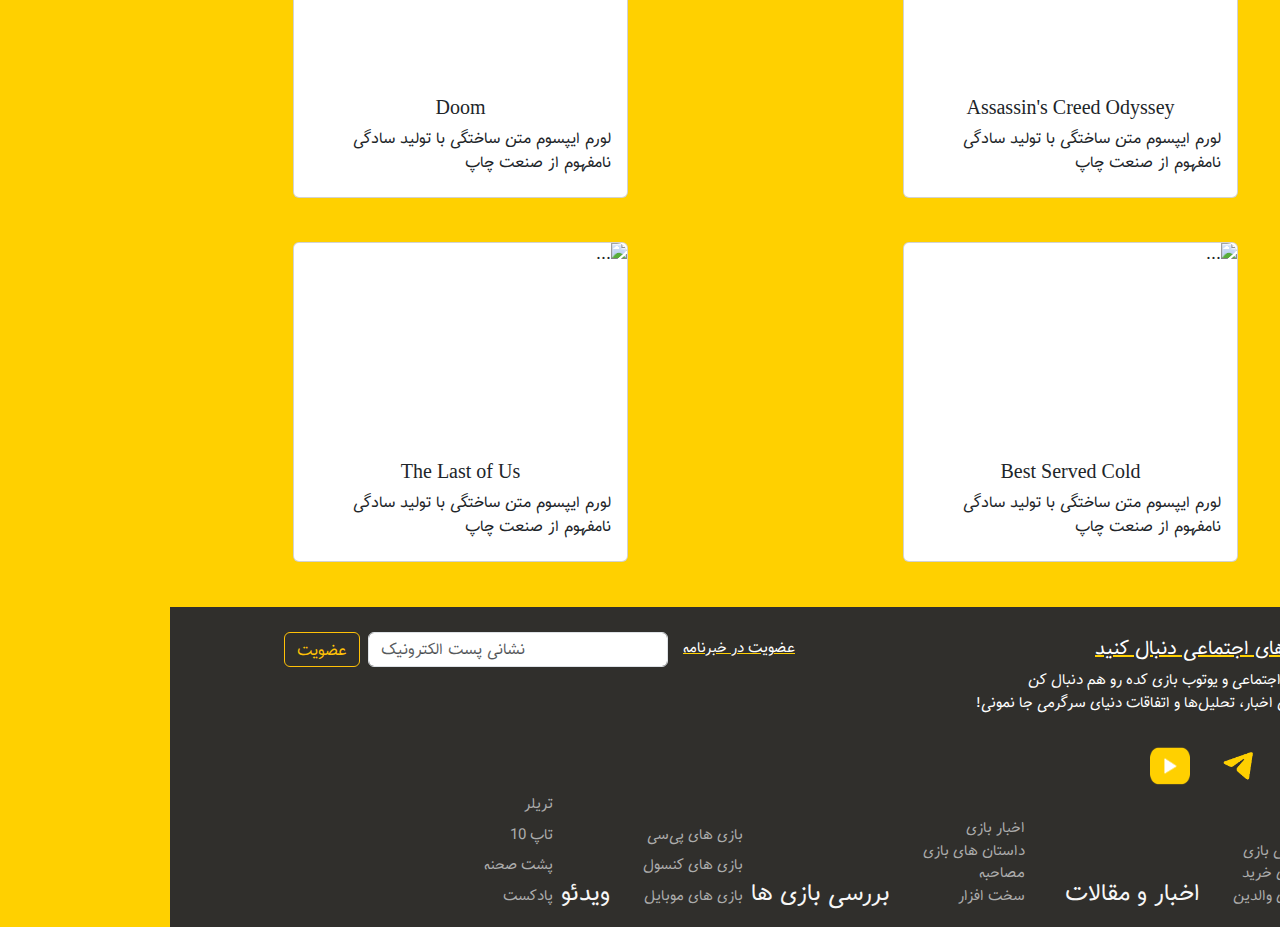
==== commit 48e4faec: "upload footer roy kol bazi kadeh" ====
--- a/menu/poli.html
+++ b/menu/poli.html
@@ -241,74 +241,57 @@
               </div>
           </div>
     </main>
-    <footer>
-        <div class="row">
-            <div class=" col col-6 ejtemaei">
-                <h4>بازی کده را شبکه های اجتماعی دنبال کنید</h4>
-                <p> علاوه بر سایت، شبکه‌های اجتماعی و یوتوب بازی کده رو هم دنبال کن <br> تا از جدیدترین و به‌روزترین اخبار، تحلیل‌ها و اتفاقات دنیای سرگرمی جا نمونی !</p>
-            </div>
-            <form class="d-flex col col" role="search" style="height: 35px; margin-top: 25px;">
-                <label for="search" class="label"> عضویت در خبر نامه</label>
-                <input class="form-control me-2" type="search" placeholder="نشانی پست الکترونیک" aria-label="Search" id="search">
-                <button class="btn btn-outline-warning" type="submit">عضویت</button>
-            </form>
-        </div>
-        <div class="row f-majazi">
-            <a href="#"><img src="../img/instagram.png" class="majazi"></a>
-            <a href="#"><img src="../img/telegram-logo.png" class="majazi"></a>
-            <a href="#"><img src="../img/youtube.png" class="majazi"></a>
-        </div>
-        <div class="table">
-            <h5 class="title-1">آموزش</h5>
-            <ul>
-               <li>آموزش بازی</li>
-               <li>راهنمای خرید</li>
-               <li>راهنمای والدین</li> 
-            </ul>
-            <h5 class="title-1">اخبار و مقالات</h5>
-            <ul>
-                <li>اخبار و گزارش‌ها</li>
-                <li>بازی سازی</li>
-                <li>برترین‌ها</li>
-                <li>پیشنهاد هفته</li>
-                <li> داستان بازی</li>
-                <li>سخت افزار</li>
-                <li>مصاحبه</li>
-                <li>مقالات</li>
-                <li>نگاه نخست</li>
-            </ul>
-            <h5 class="title-1">بررسی بازی ها</h5>  
-            <ul class="text-1">  
-                <li><a href="./footer/barresi bazi ha/pc.html" target="_blank">بازی های پی‌سی</a></li>  
-                <li><a href="./footer/barresi bazi ha/konsoli.html" target="_blank">بازی های کنسول</a></li>  
-                <li><a href="./footer/barresi bazi ha/mobaili.html" target="_blank">بازی های موبایل</a></li>  
-            </ul> 
-            <h5 class="title-1">سرگرمی</h5>
-            <ul>
-              <li class="text-1" style="padding: 0px;"><a href="./footer/sargarmi/ostooreh.html" style="padding: 0px;" target="_blank">اسطوره شناسی</a></li>  
-                <li>بردگیم و دورهمی</li>
-                <li>کتاب و ادبیات</li>
-                <li>کمیک بوک</li>
-                <li>کوییز بازی کده</li>
-                <li>گشت و گذار</li>
-            </ul>
-            <h5 class="title-1">ویدئو</h5>
-            <ul>
-                <li>بازی شستی</li>
-                <li>برنامه ویدئویی</li>
-                <li>بهترین بازی های موبایل</li>
-                <li>پادکست</li>
-                <li>استیم</li>
-                <li>تاپ 10</li>
-                <li>پشت صحنه</li>
-                <li>تریلر ها</li>
-                <li>داستان بازی</li>
-                <li>سخت افزار </li>
-                <li>مستند</li>
-                <li>گیم لاگ</li>
-            </ul>
-        </div>
-    </footer>
+    <footer>  
+      <div class="row">  
+          <div class="col col-6 ejtemaei">  
+              <h4>بازی کده را شبکه های اجتماعی دنبال کنید</h4>  
+              <p>علاوه بر سایت، شبکه‌های اجتماعی و یوتوب بازی کده رو هم دنبال کن <br> تا از جدیدترین و به‌روزترین اخبار، تحلیل‌ها و اتفاقات دنیای سرگرمی جا نمونی!</p>  
+          </div>  
+          <form class="d-flex col" role="search" style="margin-top: 25px; height: 35px;">  
+              <label for="search" class="label">عضویت در خبرنامه</label>  
+              <input class="form-control me-2" type="email" placeholder="نشانی پست الکترونیک" required>  
+              <button class="btn btn-outline-warning" type="submit">عضویت</button>  
+          </form>  
+      </div>  
+  
+      <div class="row f-majazi">  
+          <a href="#"><img src="../img/instagram.png" class="majazi" alt="Instagram"></a>  
+          <a href="#"><img src="../img/telegram-logo.png" class="majazi" alt="Telegram"></a>  
+          <a href="#"><img src="../img/youtube.png" class="majazi" alt="YouTube"></a>  
+      </div>  
+  
+      <div class="table">  
+          <h5 class="title-1">آموزش</h5>  
+          <ul>  
+              <li class="text-1"><a href="../footer/barresi bazi ha/pc.html" target="_blank">آۀموزش بازی</a></li>  
+              <li class="text-1"><a href="../footer/barresi bazi ha/konsoli.html" target="_blank">راهنمای خرید</a></li>  
+              <li class="text-1"><a href="../footer/barresi bazi ha/mobaili.html" target="_blank">راهنمای والدین</a></li>  
+          </ul>              
+      
+      <h5 class="title-1">اخبار و مقالات</h5>         
+      <ul>  
+          <li class="text-1"><a href="./footer/barresi bazi ha/pc.html" target="_blank">اخبار بازی</a></li>  
+          <li class="text-1"><a href="../footer/barresi bazi ha/konsoli.html" target="_blank"> داستان های بازی</a></li>  
+          <li class="text-1"><a href="../footer/barresi bazi ha/mobaili.html" target="_blank">مصاحبه</a></li>  
+          <li class="text-1"><a href="../footer/barresi bazi ha/pc.html" target="_blank">سخت افزار</a></li>    
+          </ul>  
+          
+          <h5 class="title-1">بررسی بازی ها</h5>  
+          <ul class="text-1">  
+              <li class="text-1"><a href="../footer/barresi bazi ha/pc.html" target="_blank">بازی های پی‌سی</a></li>  
+              <li class="text-1"><a href="../footer/barresi bazi ha/konsoli.html" target="_blank">بازی های کنسول</a></li>  
+              <li class="text-1"><a href="../footer/barresi bazi ha/mobaili.html" target="_blank">بازی های موبایل</a></li>  
+          </ul>  
+          
+          <h5 class="title-1">ویدئو</h5>  
+          <ul class="text-1">  
+              <li class="text-1"><a href="../footer/barresi bazi ha/pc.html" target="_blank">تریلر</a></li>  
+              <li class="text-1"><a href="../footer/barresi bazi ha/konsoli.html" target="_blank">تاپ 10</a></li>  
+              <li class="text-1"><a href="../footer/barresi bazi ha/mobaili.html" target="_blank">پشت صحنه</a></li>  
+              <li class="text-1"><a href="../footer/barresi bazi ha/pc.html" target="_blank">پادکست</a></li>  
+          </ul>  
+      </div>  
+  </footer>
     <script src='../assets/bootstrap.bundle.min.js'></script>
 </body>
 </html>--- a/assets/style.css
+++ b/assets/style.css
@@ -120,7 +120,7 @@
     margin-top: 25px;  
     width: 100%;
     max-width: 1400px;
-    height: 470px;  
+    height: 320px;  
     background-color: #302f2c;  
     color: #fff;  
     font-family: 'Shabnam', sans-serif;
@@ -167,7 +167,7 @@
 
 .f-majazi {  
     margin-top: 15px;  
-    margin-right: 210px;  
+    margin-right: 110px;  
     display: inline-block;  
 }  
 
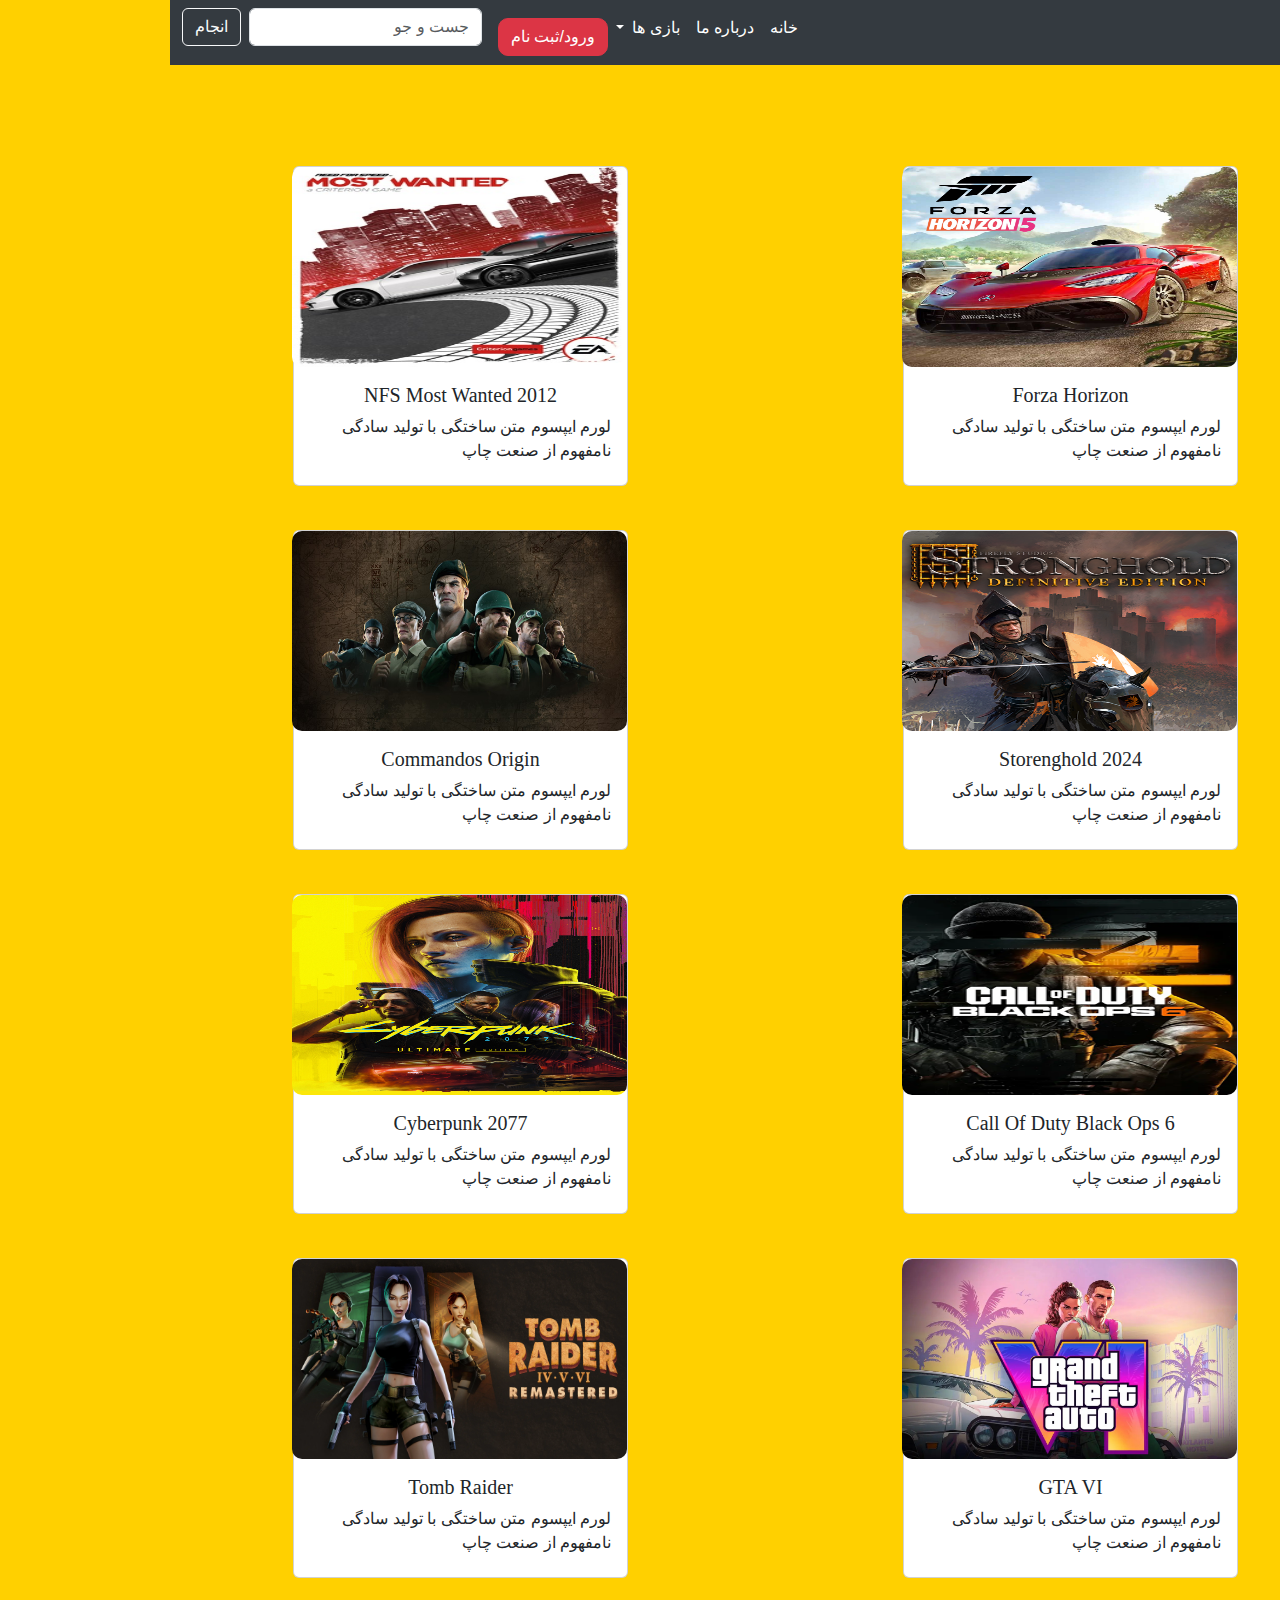
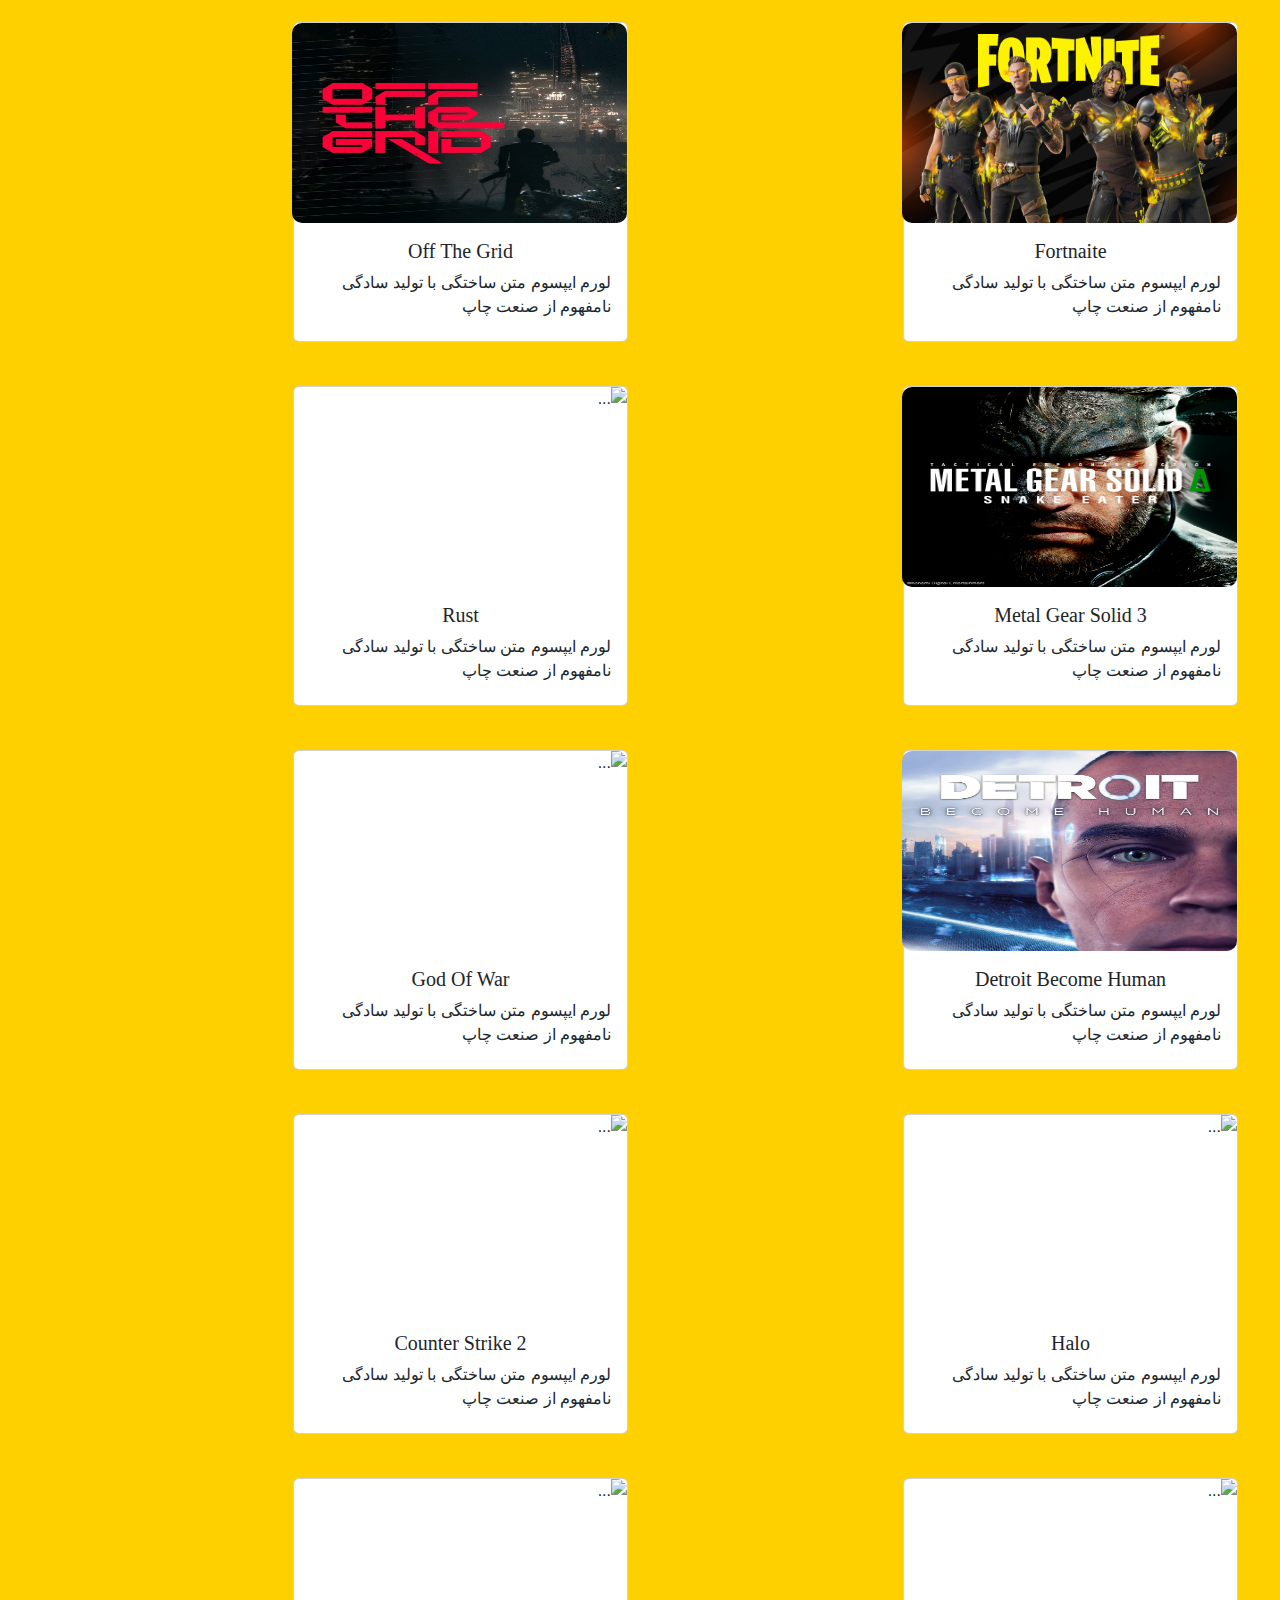
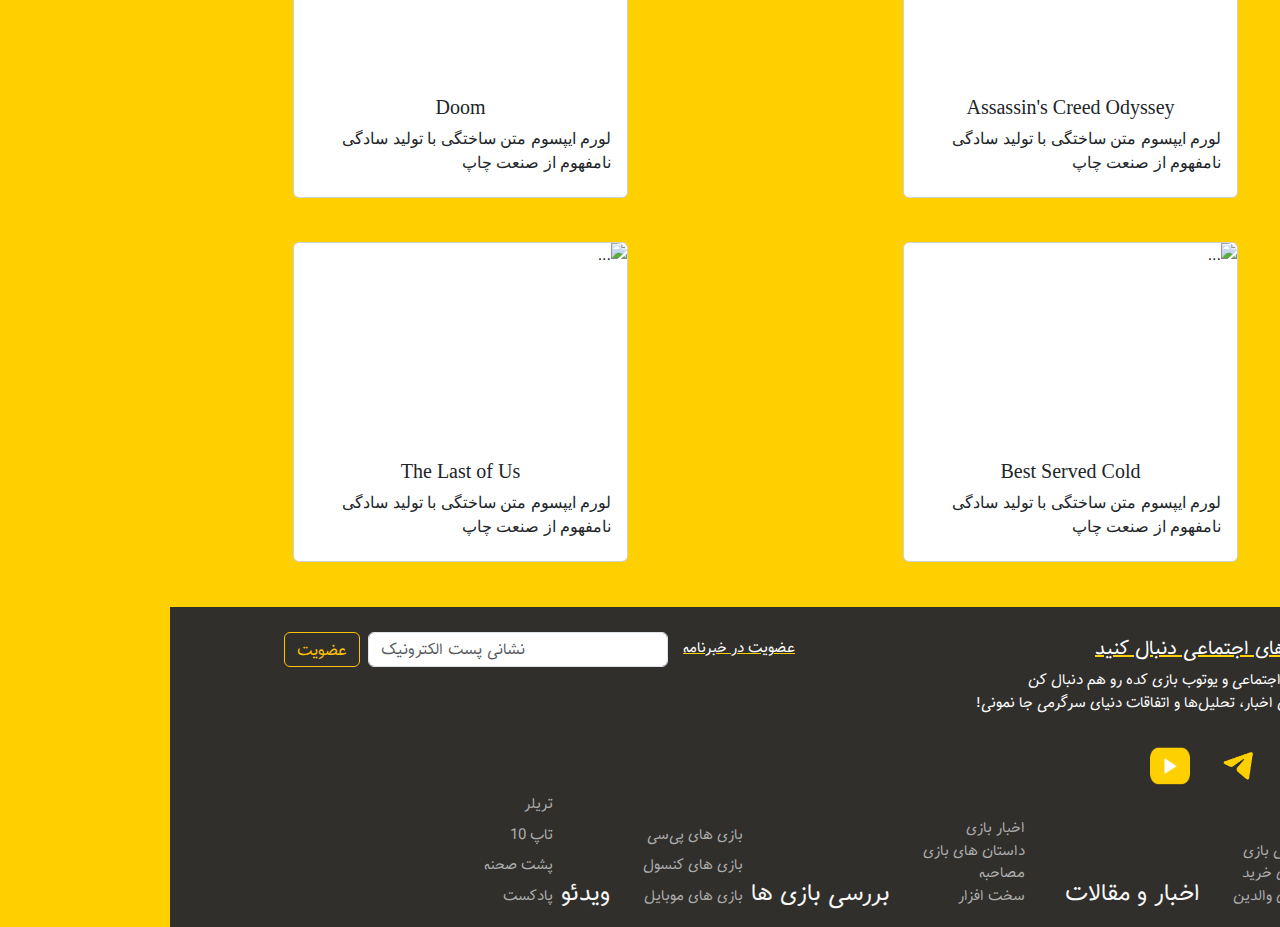
==== commit 5801aff9: "upload heder" ====
--- a/menu/poli.html
+++ b/menu/poli.html
@@ -9,54 +9,52 @@
     <link rel='stylesheet' type='text/css' media='screen' href='../assets/style.css'>
 </head>
 <body>
-    <header>
-        <nav class="navbar fixed-top menu " style="direction: rtl;">
-            <div class="container-fluid">
-                <a class="navbar-brand" href="#"><img src="../img/game-vector.png" class="logo"></a>
-                <h1 style="text-align: center;">بازی کده</h1>
-                <button class="navbar-toggler" type="button" data-bs-toggle="offcanvas" style="margin-top: -1.5%;"
-                    data-bs-target="#offcanvasNavbar" aria-controls="offcanvasNavbar" aria-label="Toggle navigation">
-                    <span class="navbar-toggler-icon"></span>
-                </button>
-                <div class="offcanvas offcanvas-end" tabindex="-1" id="offcanvasNavbar"
-                    aria-labelledby="offcanvasNavbarLabel">
-                    <div class="offcanvas-header">
-                        <h5 class="offcanvas-title" id="offcanvasNavbarLabel">بازی کده</h5>&nbsp; &nbsp; &nbsp; &nbsp;
-                        &nbsp; &nbsp; &nbsp; &nbsp; &nbsp; &nbsp; &nbsp; &nbsp; &nbsp;
-                        <button type="button" class="btn-close" data-bs-dismiss="offcanvas" aria-label="Close"></button>
-                    </div>
-                    <div class="offcanvas-body">
-                        <ul class="navbar-nav justify-content-end flex-grow-1 pe-3">
-                            <li class="nav-item">
-                                <a class="nav-link active" aria-current="page" href="../index.html">خانه</a>
-                            </li>
-                            <li class="nav-item">
-                                <a class="nav-link active" aria-current="page" href="#">درباره ما</a>
-                            </li>
-                            <li class="nav-item dropdown">
-                                <a class="nav-link dropdown-toggle" href="#" role="button" data-bs-toggle="dropdown"
-                                    aria-expanded="false" style="margin-top: -0.75;">
-                                    بازی ها
-                                </a>
-                                <ul class="dropdown-menu">
-                                    <li><a class="a1" href="./poli.html">پولی</a></li>
-                                    <li><a class="a1"  href="./raigan.html"> رایگان</a></li>
-                                </ul>
-                            </li>
-                            <a href="./menu/vorood.html" target="_blank"><button type="button" class="btn btn-danger"
-                                    style="border-radius: 10px; margin-right: 35%; margin-top: 25px;">ورود/ثبت نام</button></a>
-                            <form class="d-flex mt-3" role="search" style=" margin-bottom: 1%;">
-                                <input class="form-control me-2" type="search" placeholder="جست و جو"
-                                    aria-label="Search">
-                                <button class="btn btn-outline-dark" type="submit"
-                                    style="margin-right: 1%;">انجام</button>
-                            </form>
-                        </ul>
-                    </div>
-                </div>
-            </div>
-        </nav>
-    </header>
+  <header>  
+    <nav class="navbar navbar-expand-lg fixed-top">  
+        <div class="container-fluid">  
+            <a class="navbar-brand" href="#"><img src="../../img/game-vector.png" class="logo" alt="Logo"></a>  
+            <h1 class="navbar-brand">بازی کده</h1>  
+            <button class="navbar-toggler" type="button" data-bs-toggle="offcanvas" data-bs-target="#offcanvasNavbar"  
+                aria-controls="offcanvasNavbar" aria-label="Toggle navigation">  
+                <span class="navbar-toggler-icon"></span>  
+            </button>  
+            <div class="offcanvas offcanvas-end" tabindex="-1" id="offcanvasNavbar" aria-labelledby="offcanvasNavbarLabel">  
+                <div class="offcanvas-header">  
+                    <h5 class="offcanvas-title" id="offcanvasNavbarLabel">بازی کده</h5>  
+                    <button type="button" class="btn-close" data-bs-dismiss="offcanvas" aria-label="Close"></button>  
+                </div>  
+                <div class="offcanvas-body">  
+                    <ul class="navbar-nav justify-content-end flex-grow-1 pe-3">  
+                        <li class="nav-item">  
+                            <a class="nav-link" href="../../index.html">خانه</a>  
+                        </li>  
+                        <li class="nav-item">  
+                            <a class="nav-link" href="#">درباره ما</a>  
+                        </li>  
+                        <li class="nav-item dropdown">  
+                            <a class="nav-link dropdown-toggle" href="#" role="button" data-bs-toggle="dropdown" aria-expanded="false">  
+                                بازی ها  
+                            </a>  
+                            <ul class="dropdown-menu">  
+                                <li><a class="dropdown-item" href="../../menu/poli.html">پولی</a></li>  
+                                <li><a class="dropdown-item" href="../../menu/raigan.html">رایگان</a></li>  
+                            </ul>  
+                        </li>  
+                        <li class="nav-item">  
+                            <a href="../../menu/vorood.html" target="_blank">  
+                                <button type="button" class="btn btn-danger">ورود/ثبت نام</button>  
+                            </a>  
+                        </li>  
+                    </ul>  
+                    <form class="d-flex search-form" role="search">  
+                        <input class="form-control me-2" type="search" placeholder="جست و جو" aria-label="Search">  
+                        <button class="btn btn-outline-light" type="submit">انجام</button>  
+                    </form>  
+                </div>  
+            </div>  
+        </div>  
+    </nav>  
+</header> 
     <main style="margin-top: 13%;">
         <div class="row row-cols-1 row-cols-md-2 g-4 posts">
             <div class="col col-3">
--- a/assets/style.css
+++ b/assets/style.css
@@ -17,43 +17,64 @@
     direction: rtl;
 }
 
+body {  
+    font-family: 'Arial', sans-serif;  
+    background-color: #ffd000; 
+}  
+
+.navbar {  
+    background-color: #343a40;
+}  
+
+.navbar-brand {  
+    color: #ffffff;  
+}  
+
+.navbar-brand:hover{
+    color: #fff;
+}
+
+.navbar .nav-link {  
+    color: #ffffff; 
+}  
+
+.navbar .nav-link:hover {  
+    color: #fff; 
+}  
+
+.dropdown-menu {  
+    background-color: #ffffff;
+}  
+
+.dropdown-item {  
+    color: #ffffff;
+}  
+
+.dropdown-item:hover {  
+    color: #ffffff;
+    background-color: rgba(255, 255, 255, 0.1);
+}  
+
+.btn-danger {  
+    border-radius: 10px;
+    margin-top: 10px;  
+}  
+
+.search-form {  
+    margin-bottom: 1%;  
+}  
+
 .logo {  
-    width: 200px;  
-    height: 150px;  
-    margin-right: 2%;  
-}  
-
-.menu {  
-    background-color: #ffd000;  
-}  
-
-.menu ul li {  
-    width: 95%;
-    border-radius: 10px;
-}
-.offcanvas {  
-    font-size: 20px;  
-    background-color: #ffd000;  
-}  
-
-.dropdown-menu {  
-    transition: ease-in-out 0.5s;  
-    background-color: #ffd000;  
-    width: auto;
-}  
-
-.dropdown-menu li {  
-    width: 100%;   
-    height: auto;   
-}  
-
-.dropdown-menu a {  
-    text-decoration: none;  
-    color: #000;  
-    margin-right: 15px;  
-    padding: 10px 15px;
-    display: block; 
-}
+    width: 50px;  
+    margin-right: 10px;  
+}  
+
+h1 {  
+    color: #ffffff; 
+    margin: 0;  
+    -webkit-user-select: none;
+    user-select:contain;
+}  
 
 .dropdown-item{
     border-radius: 10px;
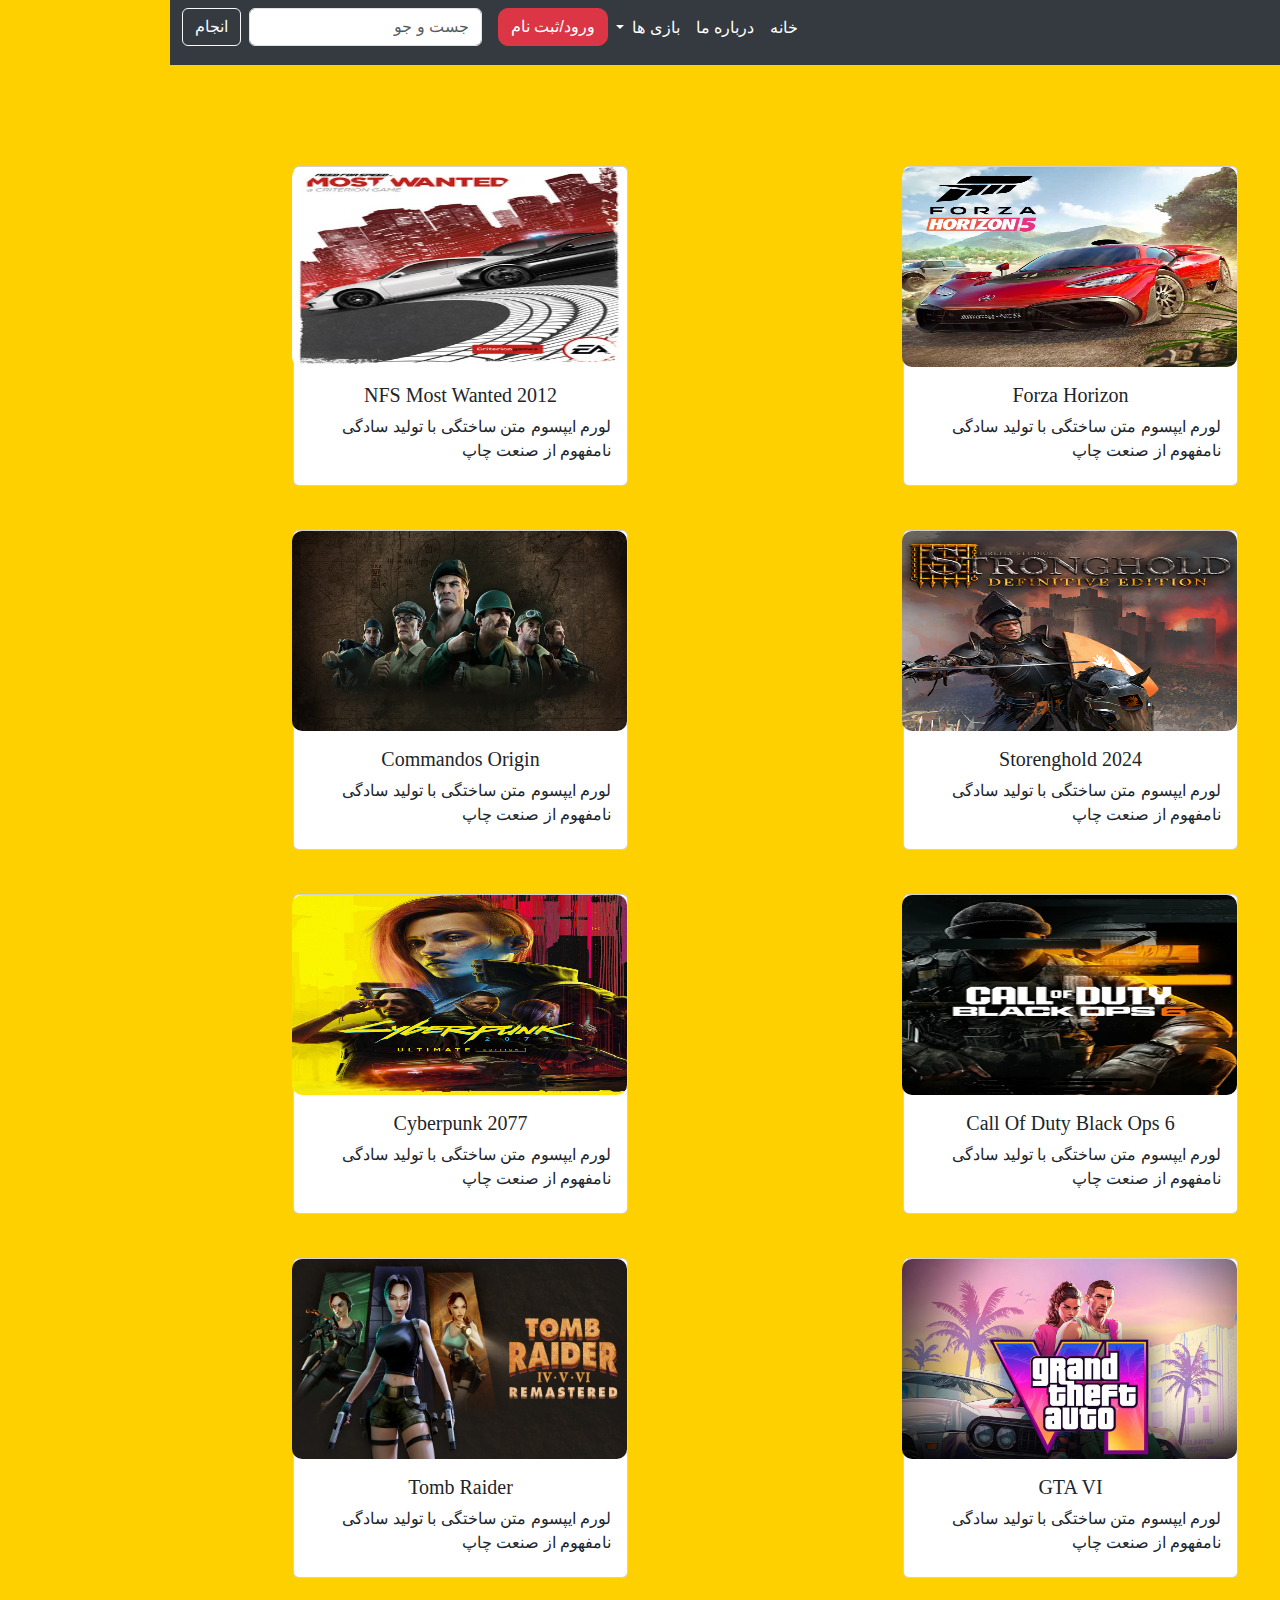
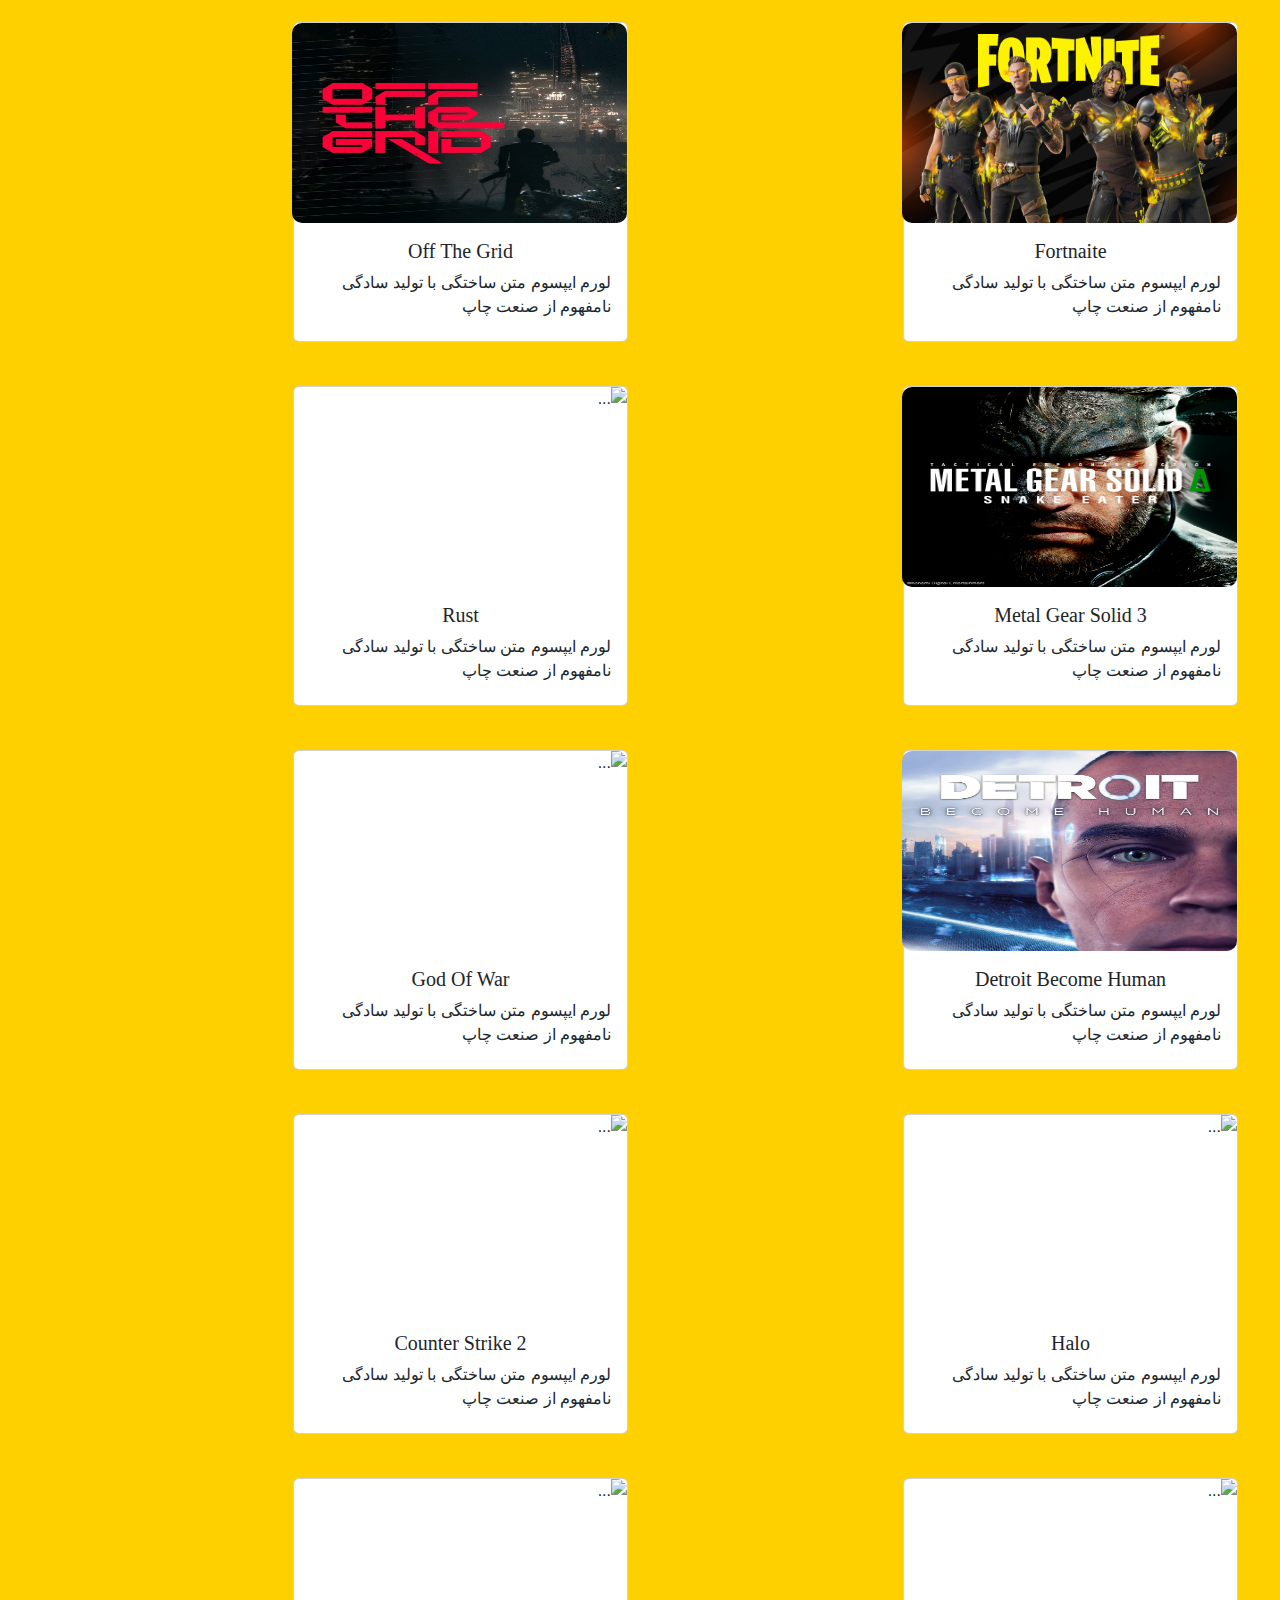
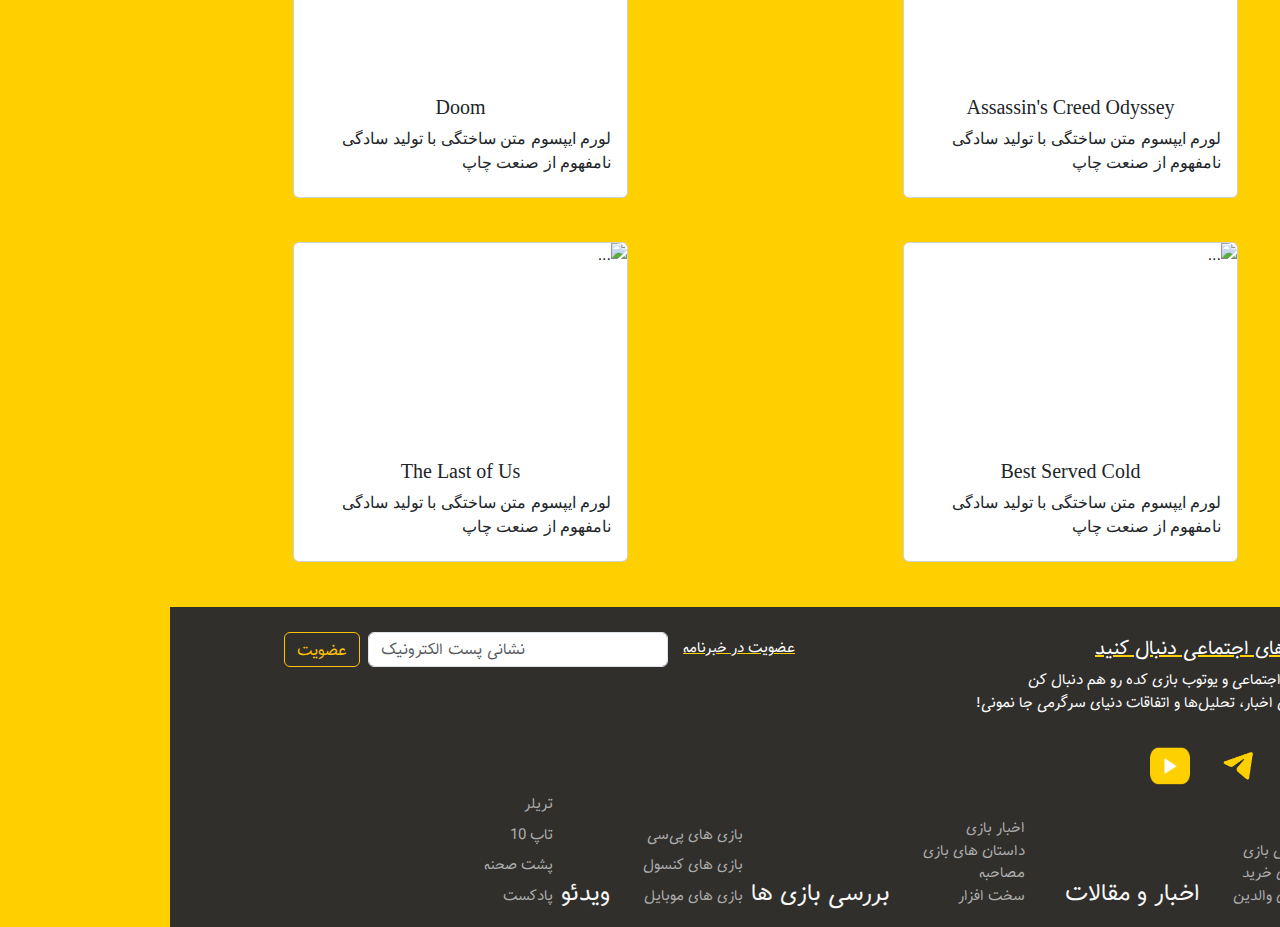
==== commit 032975dc: "edit butten vorod" ====
--- a/menu/poli.html
+++ b/menu/poli.html
@@ -42,7 +42,7 @@
                         </li>  
                         <li class="nav-item">  
                             <a href="../../menu/vorood.html" target="_blank">  
-                                <button type="button" class="btn btn-danger">ورود/ثبت نام</button>  
+                                <button type="button" class="btn btn-danger" style="margin-top: 0px;">ورود/ثبت نام</button>  
                             </a>  
                         </li>  
                     </ul>  
